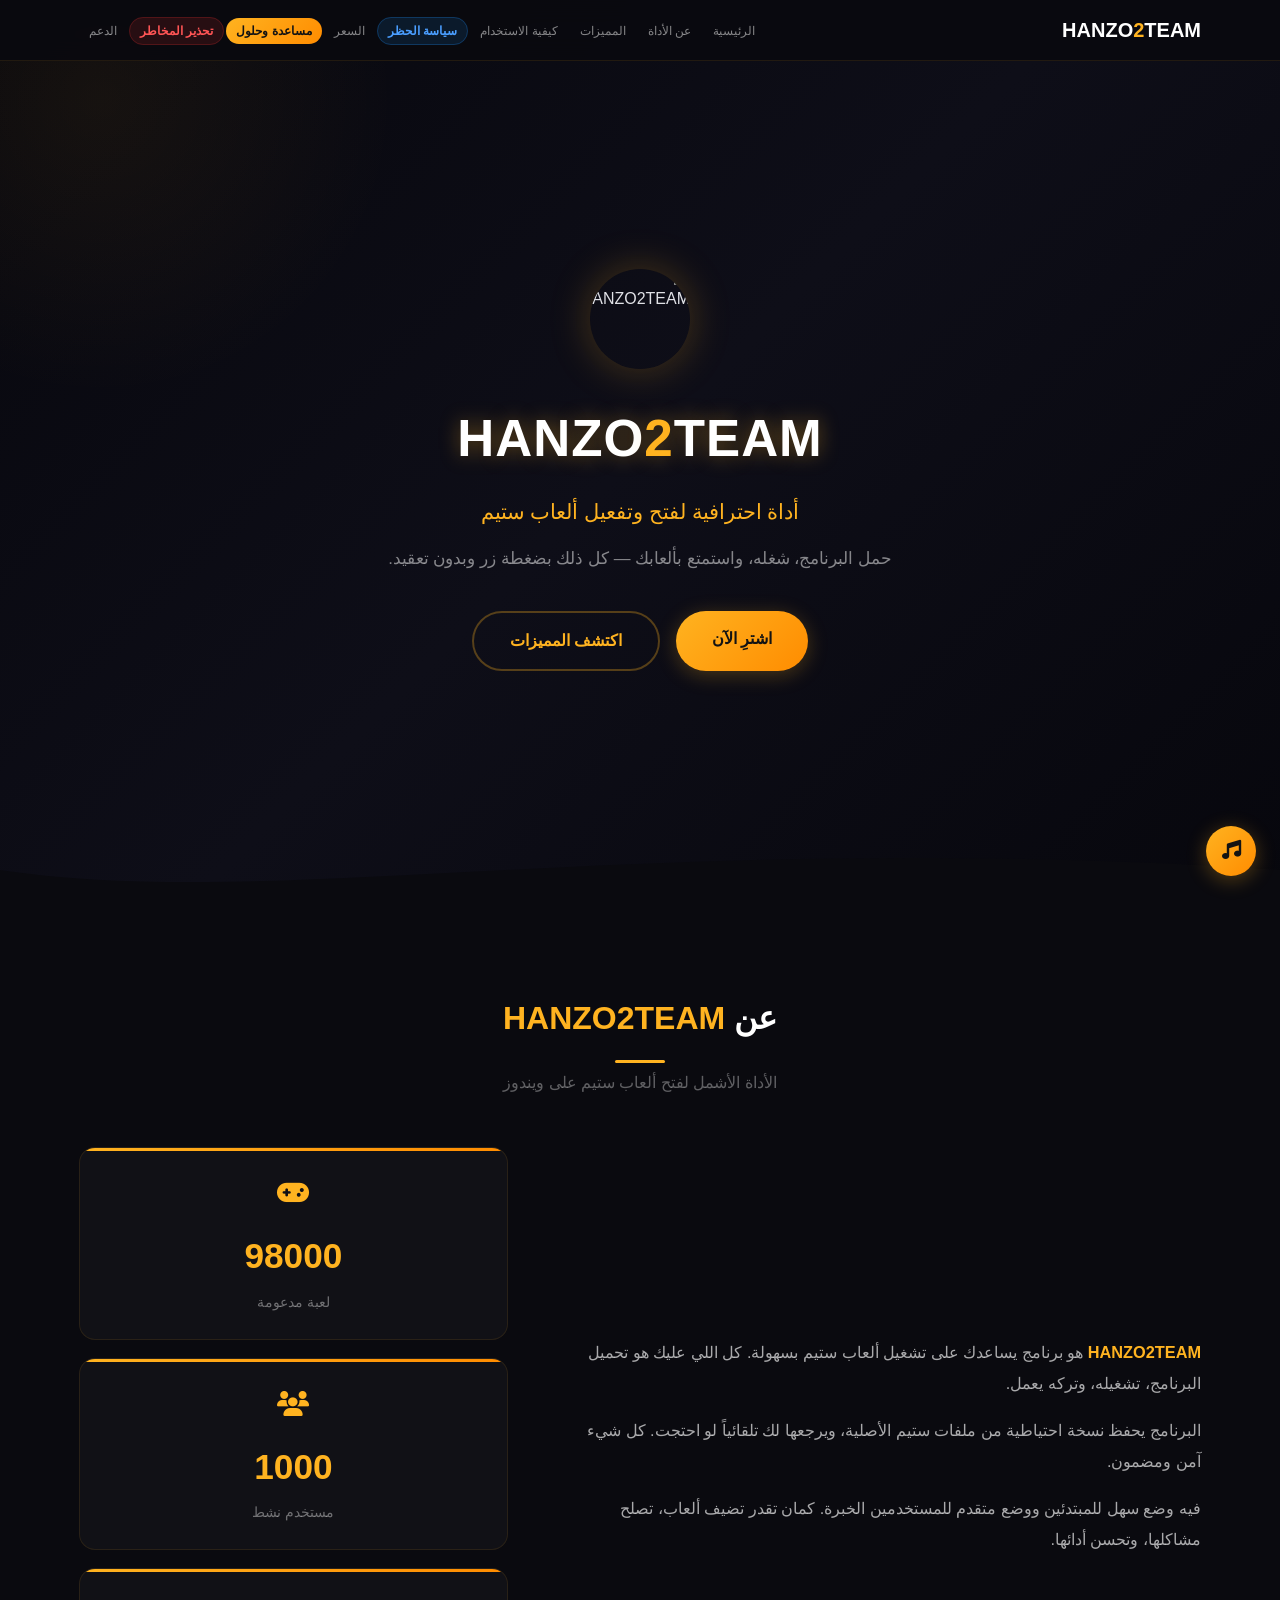
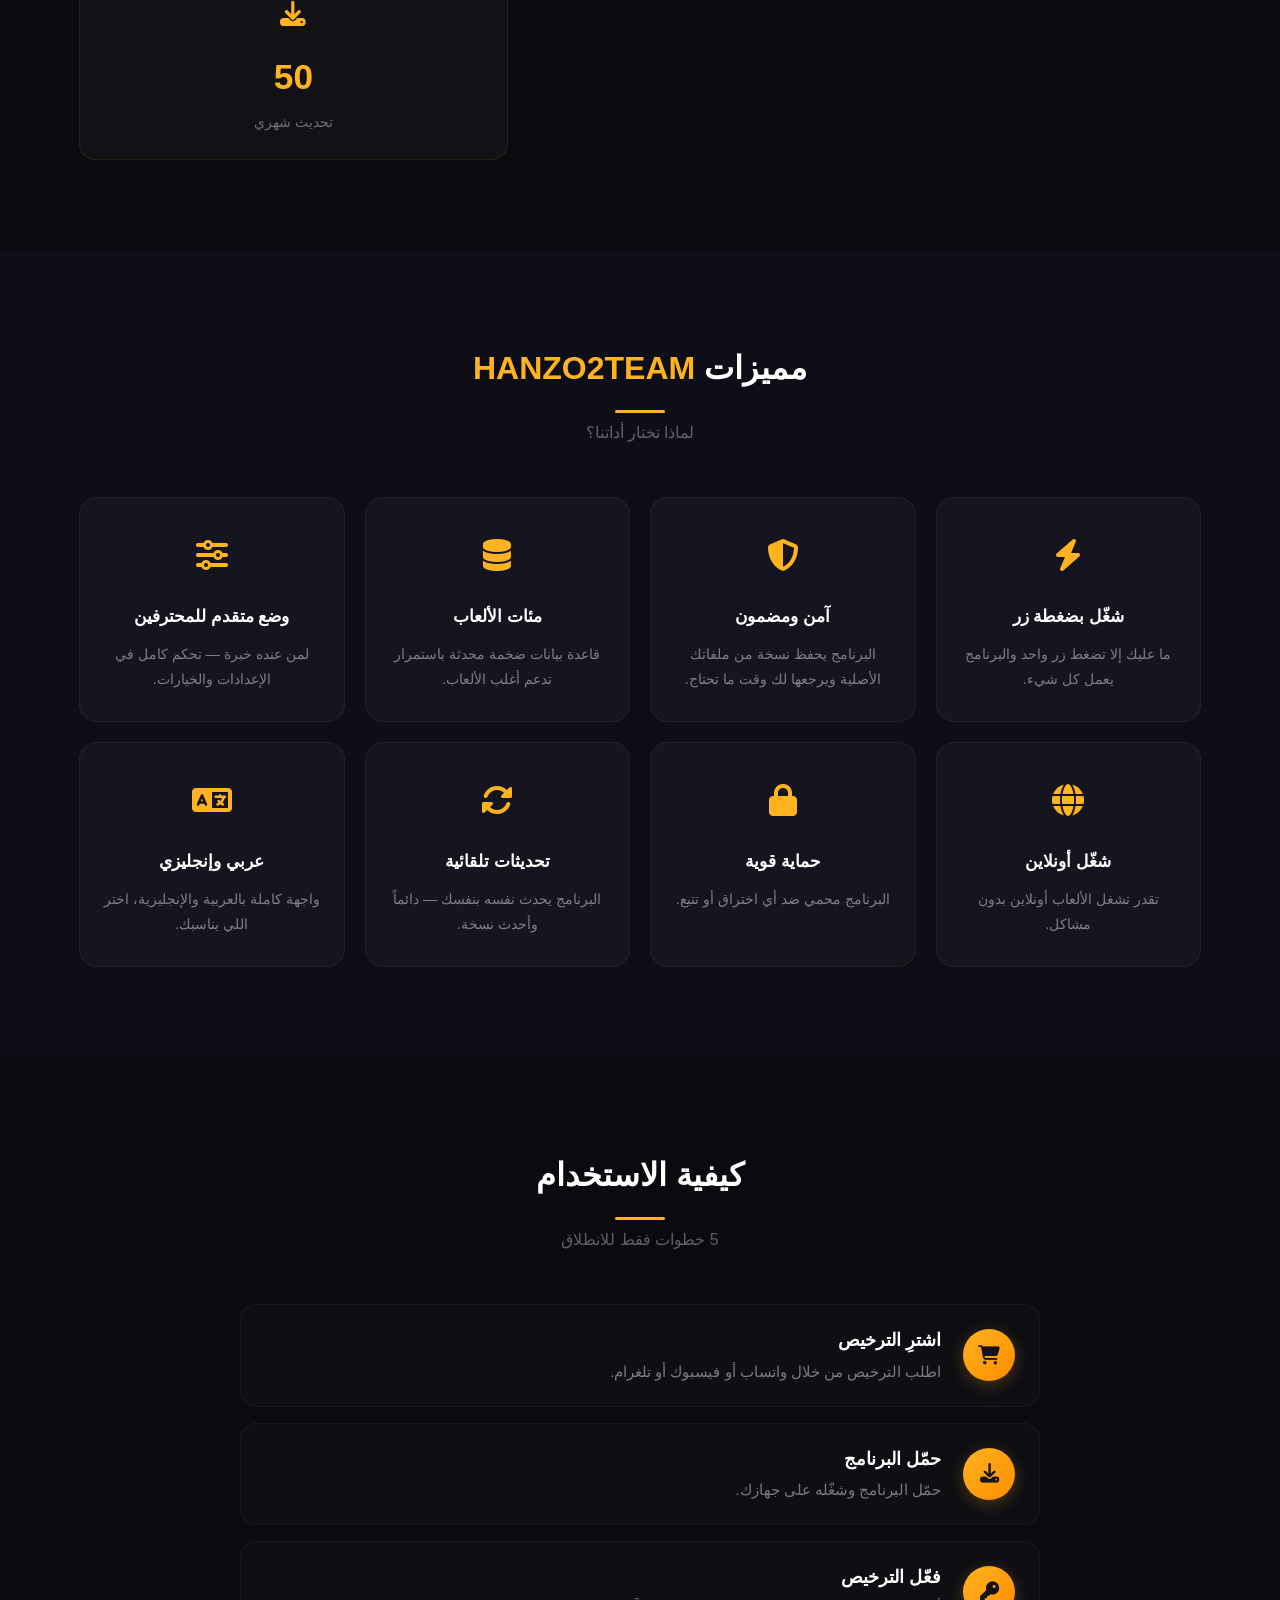
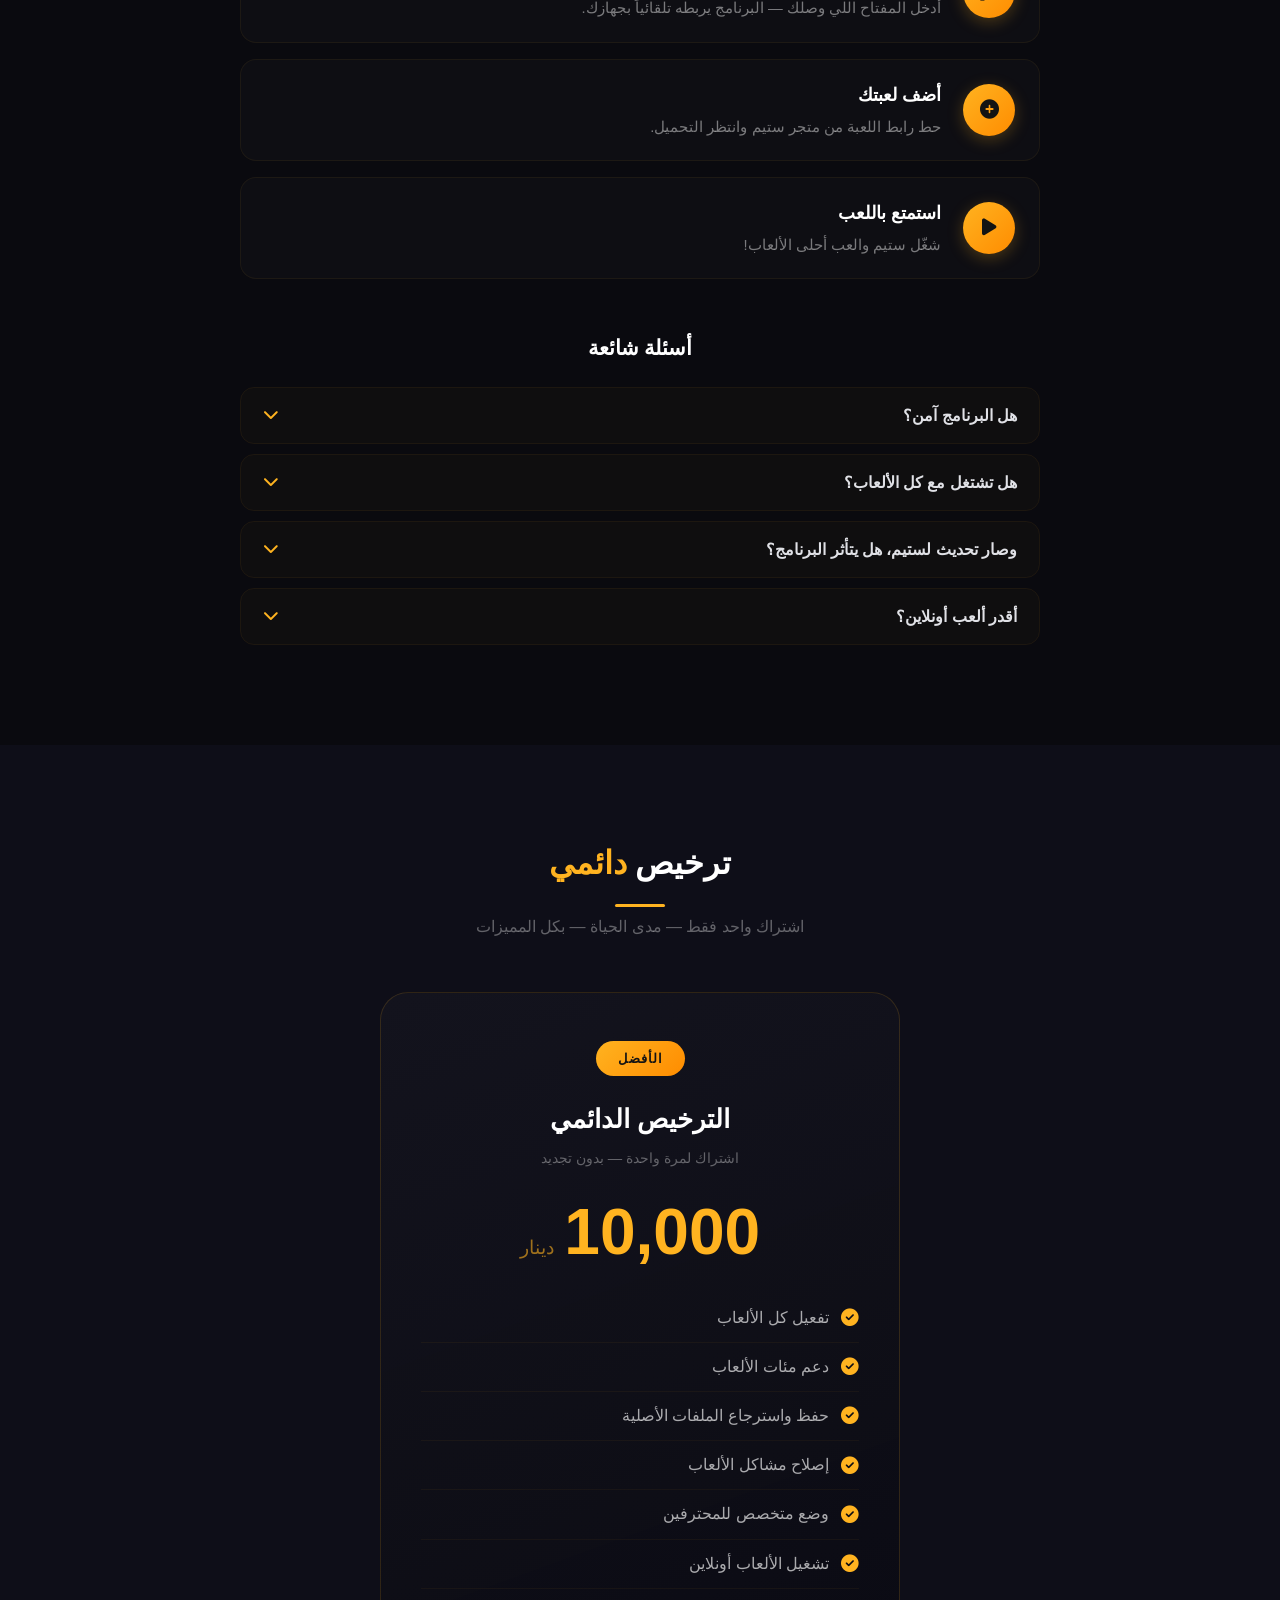
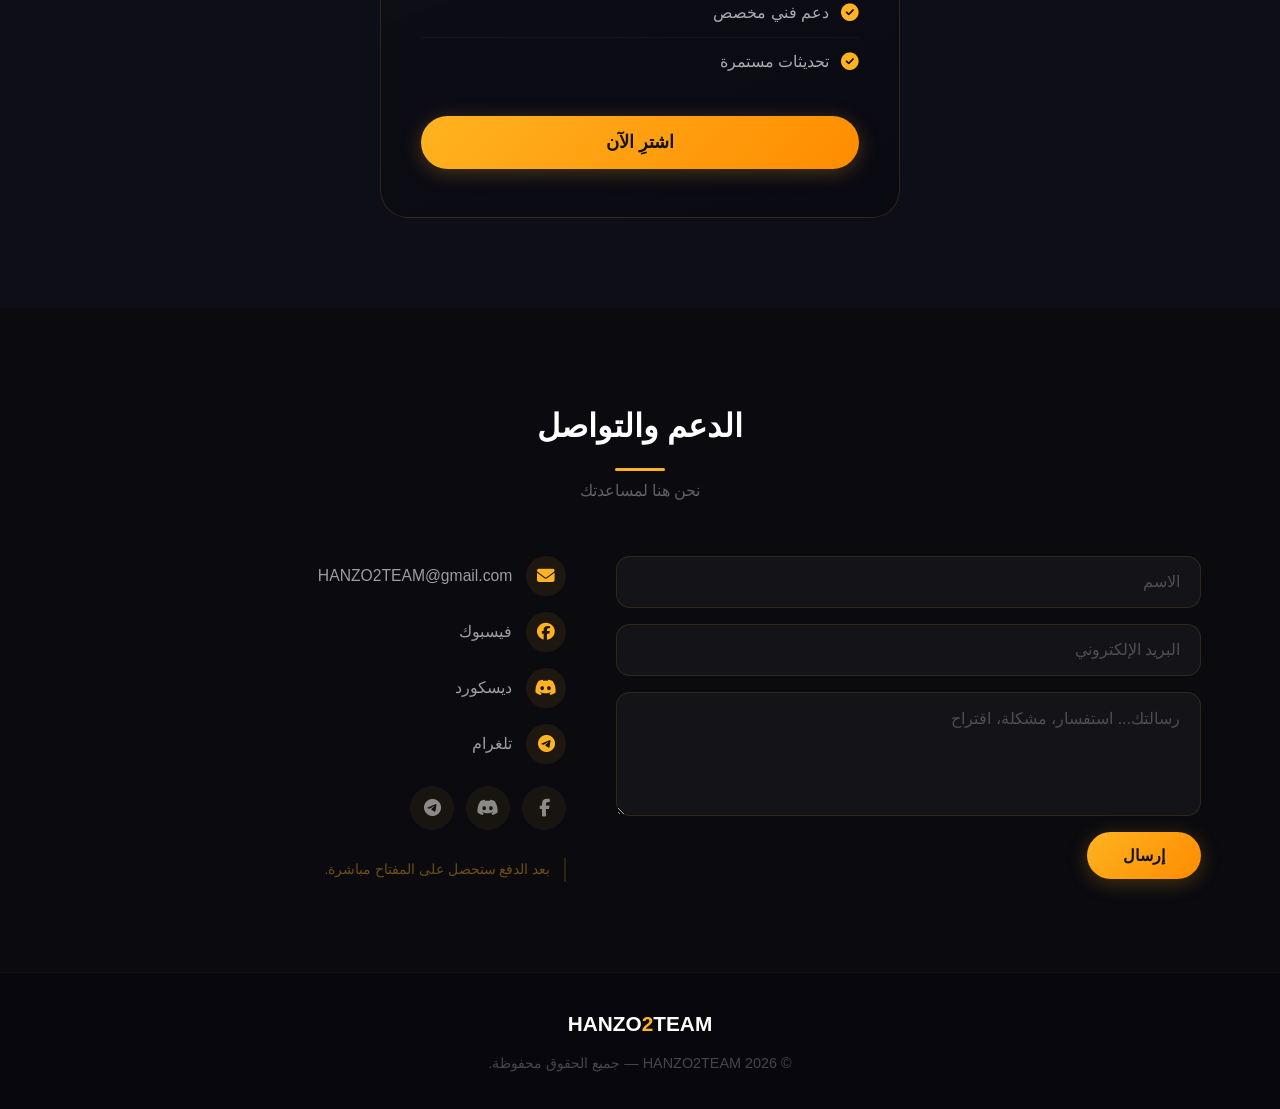
==== index.html @ 4cb4c6ea "Initial commit - HANZO2TEAM website" ====
<!DOCTYPE html>
<html lang="ar" dir="rtl">
<head>
  <meta charset="UTF-8">
  <meta name="viewport" content="width=device-width, initial-scale=1.0">
  <title>HANZO2TEAM – أداة فتح وتفعيل ألعاب ستيم</title>
  <link rel="stylesheet" href="style.css">
  <link rel="stylesheet" href="https://cdnjs.cloudflare.com/ajax/libs/font-awesome/6.5.0/css/all.min.css">
</head>
<body>

  <div id="radarOverlay">
    <div class="radar-wrap">
      <svg class="radar-svg" viewBox="0 0 280 280" xmlns="http://www.w3.org/2000/svg">
        <defs>
          <radialGradient id="radarGlow" cx="50%" cy="50%" r="50%">
            <stop offset="0%" stop-color="rgba(255,179,32,0.03)"/>
            <stop offset="100%" stop-color="rgba(255,179,32,0)"/>
          </radialGradient>
          <filter id="glow"><feGaussianBlur stdDeviation="2" result="blur"/><feMerge><feMergeNode in="blur"/><feMergeNode in="SourceGraphic"/></feMerge></filter>
        </defs>
        <!-- الخلفية -->
        <circle cx="140" cy="140" r="130" fill="#0a0a14" stroke="rgba(255,179,32,0.06)" stroke-width="1"/>
        <circle cx="140" cy="140" r="130" fill="url(#radarGlow)"/>
        <!-- دوائر الرادار -->
        <circle cx="140" cy="140" r="110" fill="none" stroke="rgba(255,179,32,0.06)" stroke-width="0.5"/>
        <circle cx="140" cy="140" r="80" fill="none" stroke="rgba(255,179,32,0.06)" stroke-width="0.5"/>
        <circle cx="140" cy="140" r="50" fill="none" stroke="rgba(255,179,32,0.06)" stroke-width="0.5"/>
        <circle cx="140" cy="140" r="20" fill="none" stroke="rgba(255,179,32,0.06)" stroke-width="0.5"/>
        <!-- خطوط الشبكة -->
        <line x1="140" y1="10" x2="140" y2="270" stroke="rgba(255,179,32,0.04)" stroke-width="0.5"/>
        <line x1="10" y1="140" x2="270" y2="140" stroke="rgba(255,179,32,0.04)" stroke-width="0.5"/>
        <line x1="48" y1="48" x2="232" y2="232" stroke="rgba(255,179,32,0.03)" stroke-width="0.5"/>
        <line x1="48" y1="232" x2="232" y2="48" stroke="rgba(255,179,32,0.03)" stroke-width="0.5"/>
        <!-- Sweep line (الدوران) -->
        <g>
          <animateTransform attributeName="transform" type="rotate" from="0 140 140" to="360 140 140" dur="3s" repeatCount="indefinite"/>
          <polygon points="140,140 140,12 180,12" fill="rgba(255,179,32,0.06)" stroke="none"/>
          <line x1="140" y1="140" x2="140" y2="12" stroke="#ffb320" stroke-width="1.5" opacity="0.7" filter="url(#glow)"/>
        </g>
        <!-- النقطة المركزية -->
        <circle cx="140" cy="140" r="4" fill="#ffb320" filter="url(#glow)"/>
        <!-- Blip: GAMES (الهدف الأول - أخضر/ذهبي) -->
        <g>
          <circle cx="220" cy="70" r="5" fill="#4caf50" opacity="0.9">
            <animate attributeName="opacity" dur="1.5s" repeatCount="indefinite" values="0.9;0.3;0.9"/>
          </circle>
          <!-- موجة من المركز ← لعبة -->
          <line x1="144" y1="140" x2="216" y2="73" stroke="#ffb320" stroke-width="1.2" opacity="0.6">
            <animate attributeName="opacity" dur="1.2s" repeatCount="indefinite" values="0.6;0.1;0.6"/>
          </line>
        </g>
        <!-- Blip: VIRUS (الهدف الثاني - أحمر) -->
        <g>
          <circle cx="80" cy="90" r="5" fill="#ff5555" opacity="0.9">
            <animate attributeName="opacity" dur="1.8s" repeatCount="indefinite" values="0.9;0.2;0.9"/>
          </circle>
          <!-- موجة غاضبة من المركز ← فيروس -->
          <line x1="140" y1="136" x2="83" y2="93" stroke="#ff5555" stroke-width="1.5" opacity="0.6">
            <animate attributeName="opacity" dur="0.6s" repeatCount="indefinite" values="0.6;0.1;0.6"/>
          </line>
        </g>
        <!-- Blip: WARNING (الهدف الثالث - ذهبي) -->
        <g>
          <circle cx="160" cy="210" r="5" fill="#ffb320" opacity="0.9">
            <animate attributeName="opacity" dur="2s" repeatCount="indefinite" values="0.9;0.3;0.9"/>
          </circle>
          <line x1="140" y1="144" x2="157" y2="207" stroke="#ffb320" stroke-width="1.2" opacity="0.6" stroke-dasharray="4,3">
            <animate attributeName="opacity" dur="1.5s" repeatCount="indefinite" values="0.6;0.1;0.6"/>
          </line>
        </g>
        <!-- نقطة صغيرة متحركة (ضوضاء رادار) -->
        <circle cx="50" cy="200" r="2" fill="rgba(255,179,32,0.3)">
          <animate attributeName="cx" dur="4s" repeatCount="indefinite" values="50;250;50"/>
          <animate attributeName="cy" dur="3s" repeatCount="indefinite" values="200;60;200"/>
          <animate attributeName="opacity" dur="2s" repeatCount="indefinite" values="0.3;0;0.3"/>
        </circle>
        <circle cx="200" cy="190" r="1.5" fill="rgba(255,179,32,0.2)">
          <animate attributeName="cx" dur="5s" repeatCount="indefinite" values="200;30;200"/>
          <animate attributeName="cy" dur="4s" repeatCount="indefinite" values="190;80;190"/>
          <animate attributeName="opacity" dur="3s" repeatCount="indefinite" values="0.2;0;0.2"/>
        </circle>
      </svg>
    </div>
  </div>

  <audio id="loadAudio" src="HanzoBoost.mp3" preload="auto"></audio>

  <script>
    (function(){
      var audio = document.getElementById('loadAudio');
      var p = audio.play();
      if (p !== undefined) p.catch(function(){});
      setTimeout(function(){
        var o = document.getElementById('radarOverlay');
        if (o) o.classList.add('fade-out');
      }, 4000);
      setTimeout(function(){
        var o = document.getElementById('radarOverlay');
        if (o) o.style.display = 'none';
      }, 4800);
    })();
  </script>

  <!-- ========== مشغل الصوت الخلفي ========== -->
  <audio id="bgMusic" loop preload="auto">
    <source src="HanzoBoost.mp3" type="audio/mpeg">
  </audio>
  <button class="music-toggle" id="musicToggle" title="كتم/تشغيل الصوت">
    <i class="fas fa-music"></i>
  </button>

  <!-- ========== شريط التنقل ========== -->
  <nav class="navbar" id="navbar">
    <div class="container nav-container">
      <a href="#" class="nav-logo">HANZO<span class="gold">2</span>TEAM</a>
      <button class="nav-toggle" id="navToggle" aria-label="فتح القائمة">
        <i class="fas fa-bars"></i>
      </button>
      <ul class="nav-menu" id="navMenu">
        <li><a href="#hero" class="nav-link">الرئيسية</a></li>
        <li><a href="#about" class="nav-link">عن الأداة</a></li>
        <li><a href="#features" class="nav-link">المميزات</a></li>
        <li><a href="#guide" class="nav-link">كيفية الاستخدام</a></li>
        <li><a href="policy.html" class="nav-link nav-policy">سياسة الحظر</a></li>
        <li><a href="#pricing" class="nav-link">السعر</a></li>
        <li><a href="help.html" class="nav-link nav-help">مساعدة وحلول</a></li>
        <li><a href="dangers.html" class="nav-link nav-danger">تحذير المخاطر</a></li>
        <li><a href="#contact" class="nav-link">الدعم</a></li>
      </ul>
    </div>
  </nav>

  <!-- ========== القسم الرئيسي ========== -->
  <section class="hero" id="hero">
    <div class="hero-glow"></div>
    <div class="hero-bg-video">
      <video autoplay loop muted playsinline>
        <source src="https://i.imgur.com/cNrs3wZ.mp4" type="video/mp4">
      </video>
    </div>
    <div class="container hero-content">
      <img src="1.png" alt="HANZO2TEAM" class="hero-logo-img">
      <h1 class="hero-title">HANZO<span class="gold">2</span>TEAM</h1>
      <p class="hero-subtitle">أداة احترافية لفتح وتفعيل ألعاب ستيم</p>
      <p class="hero-desc">حمل البرنامج، شغله، واستمتع بألعابك — كل ذلك بضغطة زر وبدون تعقيد.</p>
      <div class="hero-buttons">
        <a href="#pricing" class="btn btn-gold">اشترِ الآن</a>
        <a href="#features" class="btn btn-outline">اكتشف المميزات</a>
      </div>
    </div>
    <div class="hero-wave"><svg viewBox="0 0 1440 100" preserveAspectRatio="none"><path d="M0,50 C320,120 720,-20 1440,50 L1440,100 L0,100 Z" fill="#0a0a0f"/></svg></div>
  </section>

  <!-- ========== قسم عن الأداة ========== -->
  <section class="section about" id="about">
    <div class="container">
      <h2 class="section-title">عن <span class="gold">HANZO2TEAM</span></h2>
      <p class="section-subtitle">الأداة الأشمل لفتح ألعاب ستيم على ويندوز</p>
      <div class="about-grid">
        <div class="about-text">
          <p><strong>HANZO2TEAM</strong> هو برنامج يساعدك على تشغيل ألعاب ستيم بسهولة. كل اللي عليك هو تحميل البرنامج، تشغيله، وتركه يعمل.</p>
          <p>البرنامج يحفظ نسخة احتياطية من ملفات ستيم الأصلية، ويرجعها لك تلقائياً لو احتجت. كل شيء آمن ومضمون.</p>
          <p>فيه وضع سهل للمبتدئين ووضع متقدم للمستخدمين الخبرة. كمان تقدر تضيف ألعاب، تصلح مشاكلها، وتحسن أدائها.</p>
        </div>
        <div class="about-stats">
          <div class="stat-card">
            <div class="stat-icon"><i class="fas fa-gamepad"></i></div>
            <span class="stat-number" data-target="98000">0</span>
            <span class="stat-label">لعبة مدعومة</span>
          </div>
          <div class="stat-card">
            <div class="stat-icon"><i class="fas fa-users"></i></div>
            <span class="stat-number" data-target="1000">0</span>
            <span class="stat-label">مستخدم نشط</span>
          </div>
          <div class="stat-card">
            <div class="stat-icon"><i class="fas fa-download"></i></div>
            <span class="stat-number" data-target="50">0</span>
            <span class="stat-label">تحديث شهري</span>
          </div>
        </div>
      </div>
    </div>
  </section>

  <!-- ========== قسم المميزات ========== -->
  <section class="section features" id="features">
    <div class="container">
      <h2 class="section-title">مميزات <span class="gold">HANZO2TEAM</span></h2>
      <p class="section-subtitle">لماذا تختار أداتنا؟</p>
      <div class="features-grid">
        <div class="feature-card">
          <div class="feature-icon"><i class="fas fa-bolt"></i></div>
          <h3>شغّل بضغطة زر</h3>
          <p>ما عليك إلا تضغط زر واحد والبرنامج يعمل كل شيء.</p>
        </div>
        <div class="feature-card">
          <div class="feature-icon"><i class="fas fa-shield-alt"></i></div>
          <h3>آمن ومضمون</h3>
          <p>البرنامج يحفظ نسخة من ملفاتك الأصلية ويرجعها لك وقت ما تحتاج.</p>
        </div>
        <div class="feature-card">
          <div class="feature-icon"><i class="fas fa-database"></i></div>
          <h3>مئات الألعاب</h3>
          <p>قاعدة بيانات ضخمة محدثة باستمرار تدعم أغلب الألعاب.</p>
        </div>
        <div class="feature-card">
          <div class="feature-icon"><i class="fas fa-sliders-h"></i></div>
          <h3>وضع متقدم للمحترفين</h3>
          <p>لمن عنده خبرة — تحكم كامل في الإعدادات والخيارات.</p>
        </div>
        <div class="feature-card">
          <div class="feature-icon"><i class="fas fa-globe"></i></div>
          <h3>شغّل أونلاين</h3>
          <p>تقدر تشغل الألعاب أونلاين بدون مشاكل.</p>
        </div>
        <div class="feature-card">
          <div class="feature-icon"><i class="fas fa-lock"></i></div>
          <h3>حماية قوية</h3>
          <p>البرنامج محمي ضد أي اختراق أو تتبع.</p>
        </div>
        <div class="feature-card">
          <div class="feature-icon"><i class="fas fa-sync-alt"></i></div>
          <h3>تحديثات تلقائية</h3>
          <p>البرنامج يحدث نفسه بنفسك — دائماً وأحدث نسخة.</p>
        </div>
        <div class="feature-card">
          <div class="feature-icon"><i class="fas fa-language"></i></div>
          <h3>عربي وإنجليزي</h3>
          <p>واجهة كاملة بالعربية والإنجليزية، اختر اللي يناسبك.</p>
        </div>
      </div>
    </div>
  </section>

  <!-- ========== قسم كيفية الاستخدام ========== -->
  <section class="section guide" id="guide">
    <div class="container">
      <h2 class="section-title">كيفية الاستخدام</h2>
      <p class="section-subtitle">5 خطوات فقط للانطلاق</p>
      <div class="guide-steps">
        <div class="guide-step">
          <div class="step-number"><i class="fas fa-shopping-cart"></i></div>
          <div class="step-content">
            <h3>اشترِ الترخيص</h3>
            <p>اطلب الترخيص من خلال واتساب أو فيسبوك أو تلغرام.</p>
          </div>
        </div>
        <div class="guide-step">
          <div class="step-number"><i class="fas fa-download"></i></div>
          <div class="step-content">
            <h3>حمّل البرنامج</h3>
            <p>حمّل البرنامج وشغّله على جهازك.</p>
          </div>
        </div>
        <div class="guide-step">
          <div class="step-number"><i class="fas fa-key"></i></div>
          <div class="step-content">
            <h3>فعّل الترخيص</h3>
            <p>أدخل المفتاح اللي وصلك — البرنامج يربطه تلقائياً بجهازك.</p>
          </div>
        </div>
        <div class="guide-step">
          <div class="step-number"><i class="fas fa-plus-circle"></i></div>
          <div class="step-content">
            <h3>أضف لعبتك</h3>
            <p>حط رابط اللعبة من متجر ستيم وانتظر التحميل.</p>
          </div>
        </div>
        <div class="guide-step">
          <div class="step-number"><i class="fas fa-play"></i></div>
          <div class="step-content">
            <h3>استمتع باللعب</h3>
            <p>شغّل ستيم والعب أحلى الألعاب!</p>
          </div>
        </div>
      </div>

      <!-- Accordion: أسئلة شائعة -->
      <h3 class="accordion-title">أسئلة شائعة</h3>
      <div class="accordion">
        <div class="accordion-item">
          <button class="accordion-header">هل البرنامج آمن؟ <i class="fas fa-chevron-down"></i></button>
          <div class="accordion-body"><p>نعم. البرنامج يحفظ نسخة من ملفات ستيم الأصلية ويرجعها لك لو احتجت. كل شيء مضمون.</p></div>
        </div>
        <div class="accordion-item">
          <button class="accordion-header">هل تشتغل مع كل الألعاب؟ <i class="fas fa-chevron-down"></i></button>
          <div class="accordion-body"><p>البرنامج يدعم مئات الألعاب وفيه تحديثات باستمرار. بعض الألعاب تحتاج ملفات زيادة، والبرنامج يوفرها لك.</p></div>
        </div>
        <div class="accordion-item">
          <button class="accordion-header">وصار تحديث لستيم، هل يتأثر البرنامج؟ <i class="fas fa-chevron-down"></i></button>
          <div class="accordion-body"><p>لا تقلق. البرنامج يرجع الملفات الأصلية تلقائياً قبل تحديث ستيم، وبعدها تقدر تشغله مرة أخرى بنقرة زر.</p></div>
        </div>
        <div class="accordion-item">
          <button class="accordion-header">أقدر ألعب أونلاين؟ <i class="fas fa-chevron-down"></i></button>
          <div class="accordion-body"><p>أيوه. تقدر تشغل الألعاب أونلاين. البرنامج يكتشف الألعاب المثبتة ويدير كل شيء.</p></div>
        </div>
      </div>
    </div>
  </section>

  <!-- ========== جدول الباقات ========== -->
  <section class="section pricing" id="pricing">
    <div class="container">
      <h2 class="section-title">ترخيص <span class="gold">دائمي</span></h2>
      <p class="section-subtitle">اشتراك واحد فقط — مدى الحياة — بكل المميزات</p>
      <div class="pricing-card">
        <div class="pricing-badge">الأفضل</div>
        <div class="pricing-header">
          <h3>الترخيص الدائمي</h3>
          <p class="pricing-sub">اشتراك لمرة واحدة — بدون تجديد</p>
        </div>
        <div class="pricing-price">
          <span class="price">10,000</span>
          <span class="currency">دينار</span>
        </div>
        <ul class="pricing-features">
          <li><i class="fas fa-check-circle"></i> تفعيل كل الألعاب</li>
          <li><i class="fas fa-check-circle"></i> دعم مئات الألعاب</li>
          <li><i class="fas fa-check-circle"></i> حفظ واسترجاع الملفات الأصلية</li>
          <li><i class="fas fa-check-circle"></i> إصلاح مشاكل الألعاب</li>
          <li><i class="fas fa-check-circle"></i> وضع متخصص للمحترفين</li>
          <li><i class="fas fa-check-circle"></i> تشغيل الألعاب أونلاين</li>
          <li><i class="fas fa-check-circle"></i> دعم فني مخصص</li>
          <li><i class="fas fa-check-circle"></i> تحديثات مستمرة</li>
        </ul>
        <button class="btn btn-gold pricing-btn" id="buyBtn">اشترِ الآن</button>
      </div>
    </div>
  </section>

  <!-- ========== نافذة عرض ترويجي ========== -->
  <div class="promo-overlay" id="promoModal">
    <div class="promo-box">
      <button class="promo-close" id="promoClose"><i class="fas fa-times"></i></button>
      <div class="promo-icon" id="promoIcon"><i class="fas fa-fire"></i></div>
      <h3 class="promo-title" id="promoTitle">70$ للعبة واحدة؟! مو هواية؟</h3>
      <p class="promo-desc" id="promoDesc">نص</p>
      <div class="promo-timer" id="promoTimer"></div>
      <button class="btn btn-gold promo-btn" id="promoBuyBtn">اطلب التفعيل الفوري</button>
    </div>
  </div>

  <!-- ========== نافذة الدفع ========== -->
  <div class="modal-overlay" id="buyModal">
    <div class="modal-box">
      <button class="modal-close" id="modalClose"><i class="fas fa-times"></i></button>
      <div class="modal-icon"><i class="fas fa-shopping-cart"></i></div>
      <h3 class="modal-title">تواصل مع أحد القنوات للشراء</h3>
      <p class="modal-desc">اختر القناة التي تناسبك للتواصل وإتمام عملية الشراء</p>
      <div class="modal-channels">
        <a href="https://wa.me/9647828525213" target="_blank" class="channel-btn whatsapp">
          <i class="fab fa-whatsapp"></i> واتساب
        </a>
        <a href="https://www.facebook.com/profile.php?id=61591160105423" target="_blank" class="channel-btn facebook">
          <i class="fab fa-facebook-f"></i> فيسبوك
        </a>
        <a href="https://t.me/Hanzo_2team" target="_blank" class="channel-btn telegram">
          <i class="fab fa-telegram-plane"></i> تلغرام
        </a>
      </div>
    </div>
  </div>

  <!-- ========== قسم الدعم والتواصل ========== -->
  <section class="section contact" id="contact">
    <div class="container">
      <h2 class="section-title">الدعم والتواصل</h2>
      <p class="section-subtitle">نحن هنا لمساعدتك</p>
      <div class="contact-grid">
        <form class="contact-form" id="contactForm">
          <input type="text" placeholder="الاسم" required>
          <input type="email" placeholder="البريد الإلكتروني" required>
          <textarea rows="5" placeholder="رسالتك... استفسار، مشكلة، اقتراح" required></textarea>
          <button type="submit" class="btn btn-gold">إرسال</button>
        </form>
        <div class="contact-info">
          <div class="info-item"><i class="fas fa-envelope"></i> HANZO2TEAM@gmail.com</div>
          <div class="info-item"><i class="fab fa-facebook"></i> <a href="https://www.facebook.com/profile.php?id=61591160105423" target="_blank" class="contact-link">فيسبوك</a></div>
          <div class="info-item"><i class="fab fa-discord"></i> <a href="https://discord.gg/ZWuAcgcBXJ" target="_blank" class="contact-link">ديسكورد</a></div>
          <div class="info-item"><i class="fab fa-telegram-plane"></i> <a href="https://t.me/HANZO2TEAM_C" target="_blank" class="contact-link">تلغرام</a></div>
          <div class="social-links">
            <a href="https://www.facebook.com/profile.php?id=61591160105423" target="_blank" class="social-link" title="فيسبوك"><i class="fab fa-facebook-f"></i></a>
            <a href="https://discord.gg/ZWuAcgcBXJ" target="_blank" class="social-link" title="ديسكورد"><i class="fab fa-discord"></i></a>
            <a href="https://t.me/HANZO2TEAM_C" target="_blank" class="social-link" title="تلغرام"><i class="fab fa-telegram-plane"></i></a>
          </div>
          <p class="contact-note">بعد الدفع ستحصل على المفتاح مباشرة.</p>
        </div>
      </div>
    </div>
  </section>

  <!-- ========== التذييل ========== -->
  <footer class="footer">
    <div class="container footer-content">
      <div class="footer-logo">HANZO<span class="gold">2</span>TEAM</div>
      <p>&copy; 2026 HANZO2TEAM — جميع الحقوق محفوظة.</p>
    </div>
  </footer>

  <script src="script.js"></script>
</body>
</html>
---- style.css ----
/* ====== إعدادات عامة ====== */
* {
  margin: 0;
  padding: 0;
  box-sizing: border-box;
}

html {
  scroll-behavior: smooth;
}

body {
  font-family: 'Segoe UI', Tahoma, Arial, sans-serif;
  background: #0a0a0f;
  color: #e0e1e6;
  line-height: 1.8;
  direction: rtl;
  text-align: right;
}

.container {
  width: 90%;
  max-width: 1200px;
  margin: 0 auto;
  padding: 0 15px;
}

.gold {
  color: #ffb320;
}

/* ====== زر الموسيقى ====== */
.music-toggle {
  position: fixed;
  bottom: 24px;
  right: 24px;
  z-index: 9998;
  width: 50px;
  height: 50px;
  border-radius: 50%;
  background: linear-gradient(135deg, #ffb320, #ff8c00);
  color: #131313;
  border: none;
  font-size: 1.2rem;
  cursor: pointer;
  box-shadow: 0 4px 20px rgba(255, 179, 32, 0.3);
  transition: all 0.3s ease;
  display: flex;
  align-items: center;
  justify-content: center;
}

.music-toggle:hover {
  transform: scale(1.1);
  box-shadow: 0 6px 30px rgba(255, 179, 32, 0.5);
}

.music-toggle.muted {
  background: rgba(255, 255, 255, 0.1);
  color: rgba(255, 255, 255, 0.4);
  box-shadow: none;
}

.music-toggle.muted:hover {
  background: rgba(255, 255, 255, 0.15);
}

@keyframes musicPulse {
  0%, 100% { box-shadow: 0 4px 20px rgba(255, 179, 32, 0.3); }
  50% { box-shadow: 0 4px 30px rgba(255, 179, 32, 0.6); }
}

.music-toggle:not(.muted) {
  animation: musicPulse 2s ease-in-out infinite;
}

/* ====== أزرار ====== */
.btn {
  display: inline-block;
  padding: 14px 36px;
  border-radius: 50px;
  text-decoration: none;
  font-weight: 700;
  font-size: 1rem;
  transition: all 0.3s ease;
  border: none;
  cursor: pointer;
}

.btn-gold {
  background: linear-gradient(135deg, #ffb320, #ff8c00);
  color: #131313;
  box-shadow: 0 4px 20px rgba(255, 179, 32, 0.25);
}

.btn-gold:hover {
  transform: translateY(-3px);
  box-shadow: 0 8px 30px rgba(255, 179, 32, 0.45);
}

.btn-outline {
  background: transparent;
  color: #ffb320;
  border: 2px solid rgba(255, 179, 32, 0.3);
}

.btn-outline:hover {
  background: rgba(255, 179, 32, 0.1);
  border-color: #ffb320;
  transform: translateY(-3px);
}

/* ====== شريط التنقل ====== */
.navbar {
  position: fixed;
  top: 0;
  width: 100%;
  background: rgba(10, 10, 15, 0.95);
  backdrop-filter: blur(12px);
  border-bottom: 1px solid rgba(255, 179, 32, 0.1);
  z-index: 1000;
  transition: background 0.3s;
}

.nav-container {
  display: flex;
  align-items: center;
  justify-content: space-between;
  height: 60px;
  gap: 4px;
}

.nav-logo {
  font-size: 1.25rem;
  font-weight: 800;
  color: #fff;
  text-decoration: none;
  letter-spacing: 0;
  flex-shrink: 0;
}

.nav-menu {
  display: flex;
  list-style: none;
  gap: 2px;
}

.nav-link {
  color: rgba(255, 255, 255, 0.5);
  text-decoration: none;
  padding: 6px 10px;
  border-radius: 30px;
  font-size: 0.78rem;
  font-weight: 500;
  transition: all 0.3s;
  white-space: nowrap;
}

.nav-link:hover {
  color: #ffb320;
  background: rgba(255, 179, 32, 0.08);
}

.nav-help {
  background: linear-gradient(135deg, #ffb320, #ff8c00);
  color: #131313 !important;
  font-weight: 700;
}

.nav-help:hover {
  background: linear-gradient(135deg, #ffc44d, #ff9f20) !important;
  color: #131313 !important;
  transform: scale(1.05);
}

.nav-danger {
  background: rgba(255, 50, 50, 0.12);
  color: #ff5555 !important;
  font-weight: 700;
  border: 1px solid rgba(255, 50, 50, 0.2);
}

.nav-policy {
  background: rgba(30, 144, 255, 0.12);
  color: #4a9eff !important;
  font-weight: 700;
  border: 1px solid rgba(30, 144, 255, 0.25);
}

.nav-policy:hover {
  background: rgba(30, 144, 255, 0.22) !important;
  color: #6db8ff !important;
}

.nav-danger:hover {
  background: rgba(255, 50, 50, 0.2) !important;
  color: #ff7777 !important;
}

.nav-toggle {
  display: none;
  background: none;
  border: none;
  color: #ffb320;
  font-size: 1.5rem;
  cursor: pointer;
}

/* ====== جسيمات وفيجوالايزر ====== */
#particlesCanvas {
  position: fixed;
  top: 0;
  left: 0;
  width: 100%;
  height: 100%;
  pointer-events: none;
  z-index: 0;
}

#visualizerCanvas {
  position: absolute;
  bottom: 60px;
  left: 0;
  width: 100%;
  height: 80px;
  z-index: 1;
  pointer-events: none;
  opacity: 0.7;
}

/* ====== القسم الرئيسي ====== */
.hero {
  min-height: 100vh;
  display: flex;
  align-items: center;
  justify-content: center;
  text-align: center;
  position: relative;
  padding: 120px 0 80px;
  background: linear-gradient(135deg, #07070d 0%, #0e0e18 50%, #07070d 100%);
  overflow: hidden;
}

.hero-glow {
  position: absolute;
  width: 600px;
  height: 600px;
  background: radial-gradient(circle, rgba(255, 179, 32, 0.06) 0%, transparent 70%);
  top: -200px;
  left: -200px;
  pointer-events: none;
}

.hero-content {
  position: relative;
  z-index: 2;
}

.hero-logo-img {
  width: 100px;
  height: 100px;
  margin: 0 auto 24px;
  border-radius: 50%;
  object-fit: cover;
  display: block;
  box-shadow: 0 0 40px rgba(255, 179, 32, 0.25);
  animation: logoPulse 2s ease-in-out infinite;
}

@keyframes logoPulse {
  0%, 100% { box-shadow: 0 0 40px rgba(255, 179, 32, 0.25); }
  50% { box-shadow: 0 0 70px rgba(255, 179, 32, 0.45); }
}

.hero-bg-video {
  position: absolute;
  top: 0;
  left: 0;
  width: 100%;
  height: 100%;
  overflow: hidden;
  z-index: 0;
  opacity: 0.4;
}

.hero-bg-video video {
  width: 100%;
  height: 100%;
  object-fit: cover;
}

.hero-title {
  font-size: 3.2rem;
  font-weight: 800;
  color: #fff;
  margin-bottom: 8px;
  letter-spacing: 1px;
}

.hero-subtitle {
  font-size: 1.3rem;
  color: #ffb320;
  margin-bottom: 14px;
  font-weight: 500;
}

.hero-desc {
  font-size: 1.05rem;
  color: rgba(255, 255, 255, 0.5);
  max-width: 650px;
  margin: 0 auto 36px;
}

.hero-buttons {
  display: flex;
  gap: 16px;
  justify-content: center;
  flex-wrap: wrap;
}

.hero-wave {
  position: absolute;
  bottom: 0;
  left: 0;
  width: 100%;
  line-height: 0;
}

.hero-wave svg {
  display: block;
  width: 100%;
  height: 60px;
}

/* ====== عناوين الأقسام ====== */
.section {
  padding: 90px 0;
}

.section-title {
  font-size: 2rem;
  font-weight: 700;
  color: #fff;
  text-align: center;
  margin-bottom: 6px;
  position: relative;
}

.section-title::after {
  content: '';
  display: block;
  width: 50px;
  height: 3px;
  background: #ffb320;
  margin: 12px auto 0;
  border-radius: 2px;
}

.section-subtitle {
  text-align: center;
  color: rgba(255, 255, 255, 0.35);
  font-size: 1rem;
  margin-bottom: 50px;
}

/* ====== قسم عن الأداة ====== */
.about {
  background: #0a0a0f;
}

.about-grid {
  display: grid;
  grid-template-columns: 1.5fr 1fr;
  gap: 50px;
  align-items: center;
}

.about-text p {
  margin-bottom: 16px;
  font-size: 1.02rem;
  color: rgba(255, 255, 255, 0.65);
  line-height: 1.9;
}

.about-text strong {
  color: #ffb320;
}

.about-stats {
  display: flex;
  flex-direction: column;
  gap: 18px;
}

.stat-card {
  background: rgba(255, 255, 255, 0.03);
  border: 1px solid rgba(255, 179, 32, 0.1);
  border-radius: 16px;
  padding: 22px 25px;
  text-align: center;
  transition: all 0.3s;
  position: relative;
  overflow: hidden;
}

.stat-card::before {
  content: '';
  position: absolute;
  top: 0;
  left: 0;
  right: 0;
  height: 3px;
  background: linear-gradient(90deg, #ffb320, #ff8c00);
}

.stat-card:hover {
  transform: translateX(-5px);
  border-color: rgba(255, 179, 32, 0.3);
  box-shadow: 0 8px 30px rgba(0, 0, 0, 0.3);
}

.stat-icon {
  font-size: 1.6rem;
  color: #ffb320;
  margin-bottom: 8px;
}

.stat-number {
  display: block;
  font-size: 2.2rem;
  font-weight: 800;
  color: #ffb320;
}

.stat-label {
  font-size: 0.9rem;
  color: rgba(255, 255, 255, 0.4);
  margin-top: 4px;
}

/* ====== قسم المميزات ====== */
.features {
  background: #0e0e18;
}

.features-grid {
  display: grid;
  grid-template-columns: repeat(4, 1fr);
  gap: 20px;
}

.feature-card {
  background: rgba(255, 255, 255, 0.03);
  border: 1px solid rgba(255, 179, 32, 0.08);
  border-radius: 18px;
  padding: 30px 22px;
  text-align: center;
  transition: all 0.4s ease;
  position: relative;
  overflow: hidden;
}

.feature-card::after {
  content: '';
  position: absolute;
  bottom: 0;
  left: 0;
  right: 0;
  height: 2px;
  background: linear-gradient(90deg, transparent, #ffb320, transparent);
  transform: scaleX(0);
  transition: transform 0.4s ease;
}

.feature-card:hover::after {
  transform: scaleX(1);
}

.feature-card:hover {
  transform: translateY(-8px);
  border-color: rgba(255, 179, 32, 0.2);
  box-shadow: 0 16px 40px rgba(0, 0, 0, 0.4);
}

.feature-icon {
  font-size: 2rem;
  color: #ffb320;
  margin-bottom: 16px;
}

.feature-card h3 {
  color: #fff;
  font-size: 1.05rem;
  margin-bottom: 10px;
}

.feature-card p {
  color: rgba(255, 255, 255, 0.45);
  font-size: 0.9rem;
  line-height: 1.7;
}

/* ====== قسم كيفية الاستخدام ====== */
.guide {
  background: #0a0a0f;
}

.guide-steps {
  display: flex;
  flex-direction: column;
  gap: 16px;
  max-width: 800px;
  margin: 0 auto 50px;
}

.guide-step {
  display: flex;
  align-items: center;
  gap: 22px;
  background: rgba(255, 255, 255, 0.02);
  border: 1px solid rgba(255, 179, 32, 0.06);
  border-radius: 16px;
  padding: 20px 24px;
  transition: all 0.3s;
}

.guide-step:hover {
  border-color: rgba(255, 179, 32, 0.2);
  transform: translateX(-6px);
  background: rgba(255, 179, 32, 0.03);
}

.step-number {
  min-width: 52px;
  height: 52px;
  background: linear-gradient(135deg, #ffb320, #ff8c00);
  color: #131313;
  font-size: 1.2rem;
  display: flex;
  align-items: center;
  justify-content: center;
  border-radius: 50%;
  flex-shrink: 0;
  box-shadow: 0 4px 16px rgba(255, 179, 32, 0.25);
}

.step-content h3 {
  color: #fff;
  font-size: 1.1rem;
  margin-bottom: 2px;
}

.step-content p {
  color: rgba(255, 255, 255, 0.45);
  font-size: 0.92rem;
}

/* ====== Accordion ====== */
.accordion-title {
  text-align: center;
  color: #fff;
  font-size: 1.3rem;
  margin-bottom: 20px;
}

.accordion {
  max-width: 800px;
  margin: 0 auto;
}

.accordion-item {
  border: 1px solid rgba(255, 179, 32, 0.08);
  border-radius: 14px;
  margin-bottom: 10px;
  overflow: hidden;
  transition: border-color 0.3s;
}

.accordion-item:hover {
  border-color: rgba(255, 179, 32, 0.2);
}

.accordion-header {
  width: 100%;
  background: rgba(255, 179, 32, 0.02);
  color: #e0e1e6;
  padding: 18px 22px;
  text-align: right;
  border: none;
  font-size: 0.98rem;
  font-weight: 600;
  cursor: pointer;
  display: flex;
  align-items: center;
  justify-content: space-between;
  transition: background 0.3s;
}

.accordion-header:hover {
  background: rgba(255, 179, 32, 0.06);
}

.accordion-header i {
  transition: transform 0.3s;
  color: #ffb320;
}

.accordion-item.active .accordion-header i {
  transform: rotate(180deg);
}

.accordion-body {
  max-height: 0;
  overflow: hidden;
  transition: max-height 0.4s ease, padding 0.3s;
}

.accordion-item.active .accordion-body {
  max-height: 220px;
  padding: 0 22px 18px;
}

.accordion-body p {
  color: rgba(255, 255, 255, 0.5);
  font-size: 0.92rem;
  line-height: 1.8;
}

/* ====== بطاقة الترخيص الدائمي ====== */
.pricing {
  background: #0e0e18;
}

.pricing-card {
  max-width: 520px;
  margin: 0 auto;
  background: linear-gradient(160deg, rgba(20, 20, 30, 0.9), rgba(10, 10, 18, 0.95));
  border: 1px solid rgba(255, 179, 32, 0.15);
  border-radius: 28px;
  padding: 48px 40px;
  text-align: center;
  position: relative;
  overflow: hidden;
  transition: all 0.4s ease;
}

.pricing-card::before {
  content: '';
  position: absolute;
  top: -2px;
  left: -2px;
  right: -2px;
  bottom: -2px;
  background: linear-gradient(135deg, #ffb320, transparent, #ff8c00, transparent);
  border-radius: 29px;
  z-index: -1;
  opacity: 0.3;
}

.pricing-card:hover {
  transform: translateY(-6px);
  box-shadow: 0 20px 60px rgba(255, 179, 32, 0.1);
}

.pricing-badge {
  display: inline-block;
  background: linear-gradient(135deg, #ffb320, #ff8c00);
  color: #131313;
  font-size: 0.8rem;
  font-weight: 800;
  padding: 6px 22px;
  border-radius: 50px;
  margin-bottom: 20px;
  letter-spacing: 1px;
}

.pricing-header h3 {
  font-size: 1.6rem;
  font-weight: 700;
  color: #fff;
  margin-bottom: 4px;
}

.pricing-sub {
  color: rgba(255, 255, 255, 0.35);
  font-size: 0.9rem;
}

.pricing-price {
  margin: 28px 0;
}

.pricing-price .price {
  font-size: 4rem;
  font-weight: 900;
  color: #ffb320;
  line-height: 1;
}

.pricing-price .currency {
  font-size: 1.2rem;
  color: rgba(255, 179, 32, 0.6);
  margin-right: 6px;
}

.pricing-features {
  list-style: none;
  text-align: right;
  margin: 0 0 30px;
}

.pricing-features li {
  padding: 10px 0;
  color: rgba(255, 255, 255, 0.65);
  font-size: 0.98rem;
  border-bottom: 1px solid rgba(255, 179, 32, 0.05);
  display: flex;
  align-items: center;
  gap: 12px;
}

.pricing-features li:last-child {
  border-bottom: none;
}

.pricing-features li i {
  color: #ffb320;
  font-size: 1.1rem;
  flex-shrink: 0;
}

.pricing-btn {
  width: 100%;
  padding: 16px;
  font-size: 1.1rem;
}

/* ====== نافذة عرض ترويجي ====== */
.promo-overlay {
  position: fixed;
  inset: 0;
  background: rgba(0, 0, 0, 0.85);
  backdrop-filter: blur(16px);
  display: none;
  align-items: center;
  justify-content: center;
  z-index: 10000;
  animation: fadeIn 0.4s ease;
}

.promo-overlay.active {
  display: flex;
}

.promo-box {
  background: linear-gradient(160deg, rgba(40, 35, 25, 0.98), rgba(20, 18, 15, 0.98));
  border: 1px solid rgba(255, 230, 0, 0.25);
  border-radius: 28px;
  padding: 44px 38px;
  max-width: 480px;
  width: 92%;
  text-align: center;
  position: relative;
  box-shadow: 0 30px 100px rgba(0, 0, 0, 0.7), 0 0 80px rgba(255, 230, 0, 0.06);
  animation: modalIn 0.6s cubic-bezier(0.34, 1.56, 0.64, 1);
  overflow: hidden;
}

.promo-box::before {
  content: '';
  position: absolute;
  top: -50%;
  left: -50%;
  width: 200%;
  height: 200%;
  background: conic-gradient(from 0deg, transparent, rgba(255, 230, 0, 0.04), transparent, rgba(255, 230, 0, 0.04), transparent);
  animation: promoSpin 6s linear infinite;
  z-index: 0;
}

@keyframes promoSpin {
  to { transform: rotate(360deg); }
}

.promo-close {
  position: absolute;
  top: 16px;
  left: 20px;
  background: none;
  border: none;
  color: rgba(255, 255, 255, 0.25);
  font-size: 1.3rem;
  cursor: pointer;
  transition: color 0.3s;
  z-index: 2;
}

.promo-close:hover {
  color: #ffe600;
}

.promo-icon {
  font-size: 3.5rem;
  color: #ffe600;
  margin-bottom: 14px;
  position: relative;
  z-index: 1;
  animation: promoFire 1s ease-in-out infinite alternate;
}

@keyframes promoFire {
  from { transform: scale(1) translateY(0); }
  to { transform: scale(1.1) translateY(-4px); }
}

.promo-title {
  font-size: 1.6rem;
  font-weight: 800;
  color: #ffe600;
  margin: 0 0 12px;
  position: relative;
  z-index: 1;
  line-height: 1.4;
}

.promo-desc {
  font-size: 1rem;
  color: rgba(200, 200, 200, 0.75);
  line-height: 1.8;
  margin-bottom: 28px;
  position: relative;
  z-index: 1;
}

.promo-timer {
  font-size: 0.85rem;
  color: rgba(255, 230, 0, 0.5);
  margin-bottom: 18px;
  position: relative;
  z-index: 1;
  direction: ltr;
  display: inline-block;
  background: rgba(255, 230, 0, 0.05);
  padding: 6px 18px;
  border-radius: 50px;
  border: 1px solid rgba(255, 230, 0, 0.1);
}

.promo-btn {
  width: 100%;
  padding: 16px;
  font-size: 1.1rem;
  position: relative;
  z-index: 1;
  animation: promoBtnPulse 2s ease-in-out infinite;
}

@keyframes promoBtnPulse {
  0%, 100% { box-shadow: 0 4px 20px rgba(255, 230, 0, 0.25); }
  50% { box-shadow: 0 4px 40px rgba(255, 230, 0, 0.5); }
}

/* ====== نافذة الدفع ====== */
.modal-overlay {
  position: fixed;
  inset: 0;
  background: rgba(0, 0, 0, 0.8);
  backdrop-filter: blur(12px);
  display: none;
  align-items: center;
  justify-content: center;
  z-index: 9999;
  animation: fadeIn 0.3s ease;
}

.modal-overlay.active {
  display: flex;
}

.modal-box {
  background: linear-gradient(160deg, rgba(20, 20, 30, 0.98), rgba(10, 10, 18, 0.98));
  backdrop-filter: blur(30px);
  border: 1px solid rgba(255, 179, 32, 0.15);
  border-radius: 24px;
  padding: 40px 36px;
  max-width: 440px;
  width: 92%;
  text-align: center;
  box-shadow: 0 24px 80px rgba(0, 0, 0, 0.6), 0 0 60px rgba(255, 179, 32, 0.04);
  position: relative;
  animation: modalIn 0.5s cubic-bezier(0.34, 1.56, 0.64, 1);
}

.modal-close {
  position: absolute;
  top: 14px;
  left: 18px;
  background: none;
  border: none;
  color: rgba(255, 255, 255, 0.3);
  font-size: 1.3rem;
  cursor: pointer;
  transition: color 0.3s;
}

.modal-close:hover {
  color: #ffb320;
}

.modal-icon {
  font-size: 2.8rem;
  color: #ffb320;
  margin-bottom: 12px;
}

.modal-title {
  margin: 0 0 6px;
  font-size: 1.3rem;
  font-weight: 700;
  color: #fff;
}

.modal-desc {
  font-size: 0.92rem;
  color: rgba(255, 255, 255, 0.45);
  margin-bottom: 28px;
  line-height: 1.6;
}

.modal-channels {
  display: flex;
  flex-direction: column;
  gap: 12px;
}

.channel-btn {
  display: flex;
  align-items: center;
  justify-content: center;
  gap: 12px;
  padding: 16px;
  border-radius: 14px;
  text-decoration: none;
  font-size: 1rem;
  font-weight: 600;
  transition: all 0.3s ease;
  border: none;
  cursor: pointer;
}

.channel-btn.whatsapp {
  background: rgba(37, 211, 102, 0.12);
  color: #25d366;
  border: 1px solid rgba(37, 211, 102, 0.2);
}

.channel-btn.whatsapp:hover {
  background: rgba(37, 211, 102, 0.2);
  transform: translateY(-2px);
}

.channel-btn.facebook {
  background: rgba(24, 119, 242, 0.12);
  color: #1877f2;
  border: 1px solid rgba(24, 119, 242, 0.2);
}

.channel-btn.facebook:hover {
  background: rgba(24, 119, 242, 0.2);
  transform: translateY(-2px);
}

.channel-btn.telegram {
  background: rgba(0, 136, 204, 0.12);
  color: #0088cc;
  border: 1px solid rgba(0, 136, 204, 0.2);
}

.channel-btn.telegram:hover {
  background: rgba(0, 136, 204, 0.2);
  transform: translateY(-2px);
}

@keyframes fadeIn {
  from { opacity: 0; }
  to { opacity: 1; }
}

@keyframes modalIn {
  from { opacity: 0; transform: scale(0.85) translateY(30px); }
  to { opacity: 1; transform: scale(1) translateY(0); }
}

/* ====== قسم الدعم والتواصل ====== */
.contact {
  background: #0a0a0f;
}

.contact-grid {
  display: grid;
  grid-template-columns: 1.2fr 1fr;
  gap: 50px;
}

.contact-form {
  display: flex;
  flex-direction: column;
  gap: 16px;
}

.contact-form input,
.contact-form textarea {
  width: 100%;
  padding: 16px 20px;
  background: rgba(255, 255, 255, 0.04);
  border: 1px solid rgba(255, 179, 32, 0.12);
  border-radius: 14px;
  color: #fff;
  font-size: 1rem;
  font-family: inherit;
  transition: border-color 0.3s;
}

.contact-form input::placeholder,
.contact-form textarea::placeholder {
  color: rgba(255, 255, 255, 0.25);
}

.contact-form input:focus,
.contact-form textarea:focus {
  outline: none;
  border-color: #ffb320;
  box-shadow: 0 0 20px rgba(255, 179, 32, 0.06);
}

.contact-form textarea {
  resize: vertical;
}

.contact-form button {
  align-self: flex-start;
}

.contact-info {
  display: flex;
  flex-direction: column;
  gap: 16px;
  justify-content: center;
}

.info-item {
  display: flex;
  align-items: center;
  gap: 14px;
  color: rgba(255, 255, 255, 0.6);
  font-size: 0.98rem;
}

.info-item i {
  width: 40px;
  height: 40px;
  display: flex;
  align-items: center;
  justify-content: center;
  background: rgba(255, 179, 32, 0.08);
  border-radius: 50%;
  color: #ffb320;
  font-size: 1.1rem;
  flex-shrink: 0;
}

.contact-link {
  color: rgba(255, 255, 255, 0.6);
  text-decoration: none;
  transition: color 0.3s;
}

.contact-link:hover {
  color: #ffb320;
}

.contact-note {
  margin-top: 12px;
  color: rgba(255, 179, 32, 0.4);
  font-size: 0.85rem;
  border-right: 2px solid rgba(255, 179, 32, 0.15);
  padding-right: 14px;
}

.social-links {
  display: flex;
  gap: 12px;
  margin-top: 6px;
}

.social-link {
  width: 44px;
  height: 44px;
  display: flex;
  align-items: center;
  justify-content: center;
  background: rgba(255, 179, 32, 0.06);
  border-radius: 50%;
  color: rgba(255, 255, 255, 0.5);
  text-decoration: none;
  transition: all 0.3s;
  font-size: 1.1rem;
}

.social-link:hover {
  background: #ffb320;
  color: #131313;
  transform: translateY(-3px);
}

/* ====== التذييل ====== */
.footer {
  background: #07070d;
  border-top: 1px solid rgba(255, 179, 32, 0.06);
  padding: 32px 0;
}

.footer-content {
  text-align: center;
  color: rgba(255, 255, 255, 0.25);
  font-size: 0.9rem;
}

.footer-logo {
  font-size: 1.3rem;
  font-weight: 700;
  color: #fff;
  margin-bottom: 8px;
}

/* ====== تصميم متجاوب ====== */
@media (max-width: 992px) {
  .about-grid {
    grid-template-columns: 1fr;
    gap: 35px;
  }

  .features-grid {
    grid-template-columns: repeat(2, 1fr);
  }

  .contact-grid {
    grid-template-columns: 1fr;
  }
}

@media (max-width: 1100px) {
  .nav-link {
    padding: 6px 7px;
    font-size: 0.7rem;
  }
  .nav-menu {
    gap: 1px;
  }
  .nav-logo {
    font-size: 1.1rem;
  }
}

@media (max-width: 768px) {
  .nav-container {
    height: 70px;
  }
  .nav-menu {
    position: fixed;
    top: 70px;
    right: -100%;
    width: 70%;
    height: 100vh;
    background: rgba(7, 7, 13, 0.98);
    backdrop-filter: blur(20px);
    flex-direction: column;
    align-items: center;
    justify-content: flex-start;
    padding-top: 30px;
    gap: 6px;
    transition: right 0.4s ease;
    border-left: 1px solid rgba(255, 179, 32, 0.08);
  }

  .nav-menu.active {
    right: 0;
  }

  .nav-toggle {
    display: block;
  }

  .nav-help {
    background: rgba(255, 179, 32, 0.15);
    color: #ffb320 !important;
  }

  .nav-help:hover {
    background: rgba(255, 179, 32, 0.25) !important;
    color: #ffb320 !important;
  }

  .nav-danger {
    background: rgba(255, 50, 50, 0.1);
    color: #ff5555 !important;
    border: 1px solid rgba(255, 50, 50, 0.15);
  }

  .nav-danger:hover {
    background: rgba(255, 50, 50, 0.2) !important;
    color: #ff7777 !important;
  }

  .nav-policy {
    background: rgba(30, 144, 255, 0.1);
    color: #4a9eff !important;
    border: 1px solid rgba(30, 144, 255, 0.15);
  }

  .nav-policy:hover {
    background: rgba(30, 144, 255, 0.2) !important;
    color: #6db8ff !important;
  }

  .hero-title {
    font-size: 2.2rem;
  }

  .hero-subtitle {
    font-size: 1.1rem;
  }

  .hero-logo-img {
    width: 80px;
    height: 80px;
  }

  .features-grid {
    grid-template-columns: 1fr;
  }

  .guide-step {
    flex-direction: column;
    align-items: center;
    text-align: center;
  }

  .section-title {
    font-size: 1.6rem;
  }

  .pricing-card {
    padding: 32px 22px;
  }

  .pricing-price .price {
    font-size: 2.8rem;
  }
}

@media (max-width: 480px) {
  .hero-title {
    font-size: 1.7rem;
  }

  .hero-desc {
    font-size: 0.92rem;
  }

  .stat-number {
    font-size: 1.8rem;
  }

  .btn {
    padding: 12px 26px;
    font-size: 0.88rem;
  }

  .hero-buttons {
    flex-direction: column;
    align-items: center;
  }
}

/* ============================
   RADAR LOADING OVERLAY
============================ */
#radarOverlay {
  position: fixed; top: 0; left: 0; width: 100%; height: 100%;
  background: #06060c; z-index: 999999;
  display: flex; align-items: center; justify-content: center;
  transition: opacity 0.8s ease; direction: ltr;
}
#radarOverlay.fade-out { opacity: 0; pointer-events: none; }
.radar-wrap { text-align: center; }
.radar-svg { width: 280px; height: 280px; margin: 0 auto 16px; }
.radar-title {
  font-family: 'Segoe UI', Arial, sans-serif;
  color: #fff; font-size: 1.05rem; font-weight: 700; margin-bottom: 4px;
}
.radar-sub {
  font-family: 'Segoe UI', Arial, sans-serif;
  color: rgba(255,255,255,0.3); font-size: 0.8rem; line-height: 1.7;
}
.radar-sub .g { color: #ffb320; }
.radar-sub .r { color: #ff5555; }
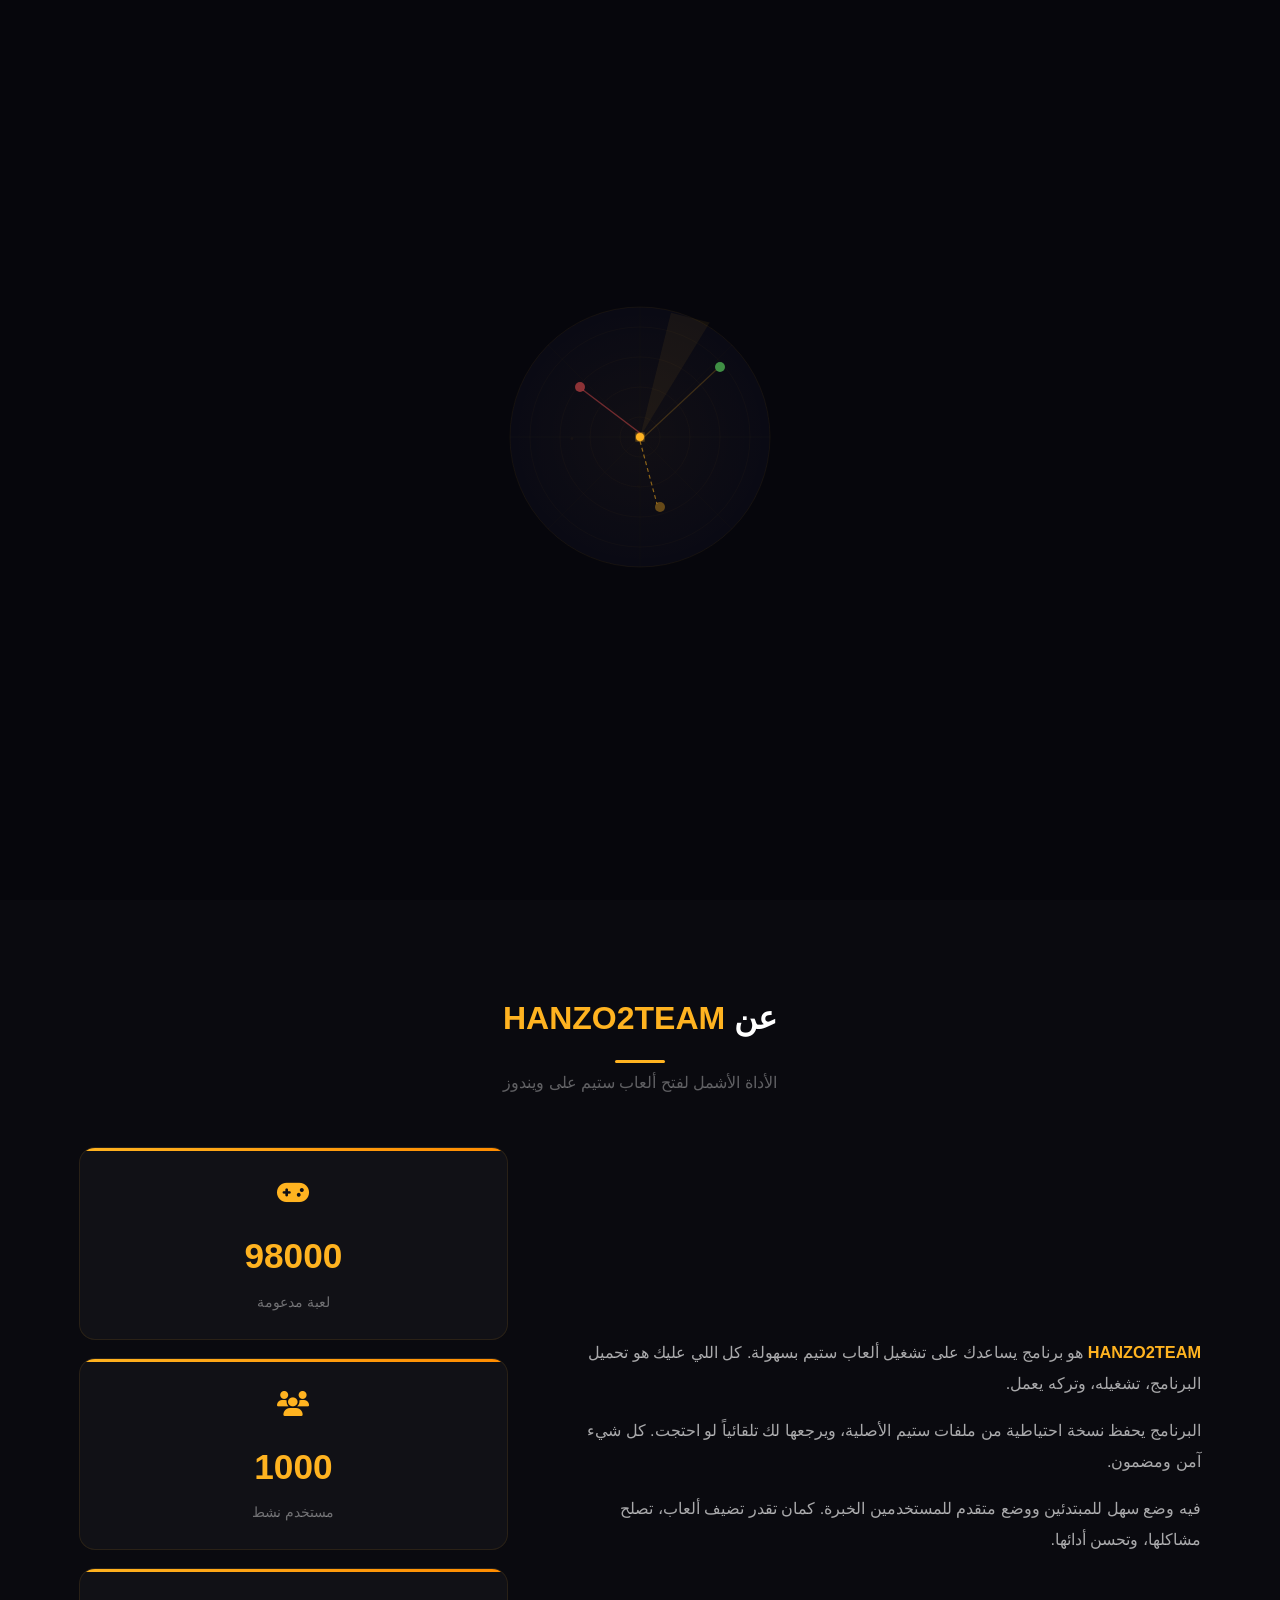
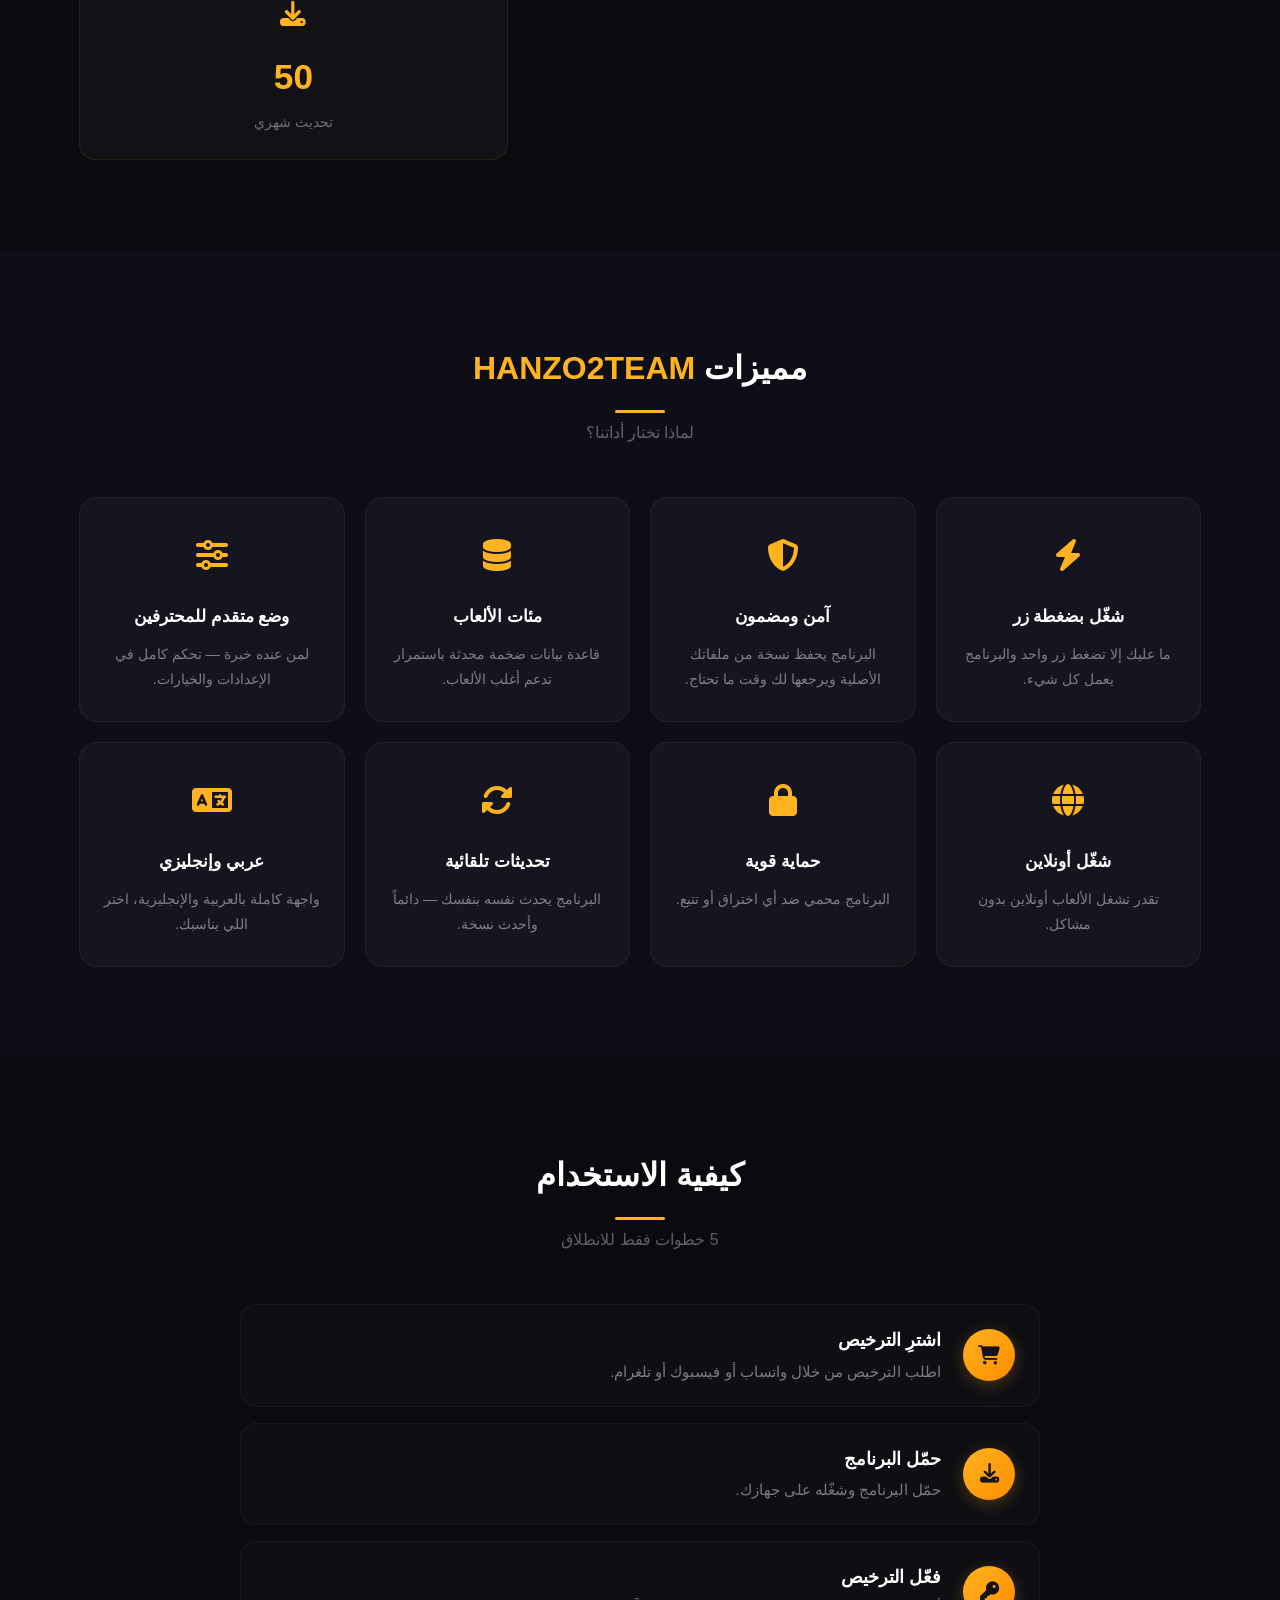
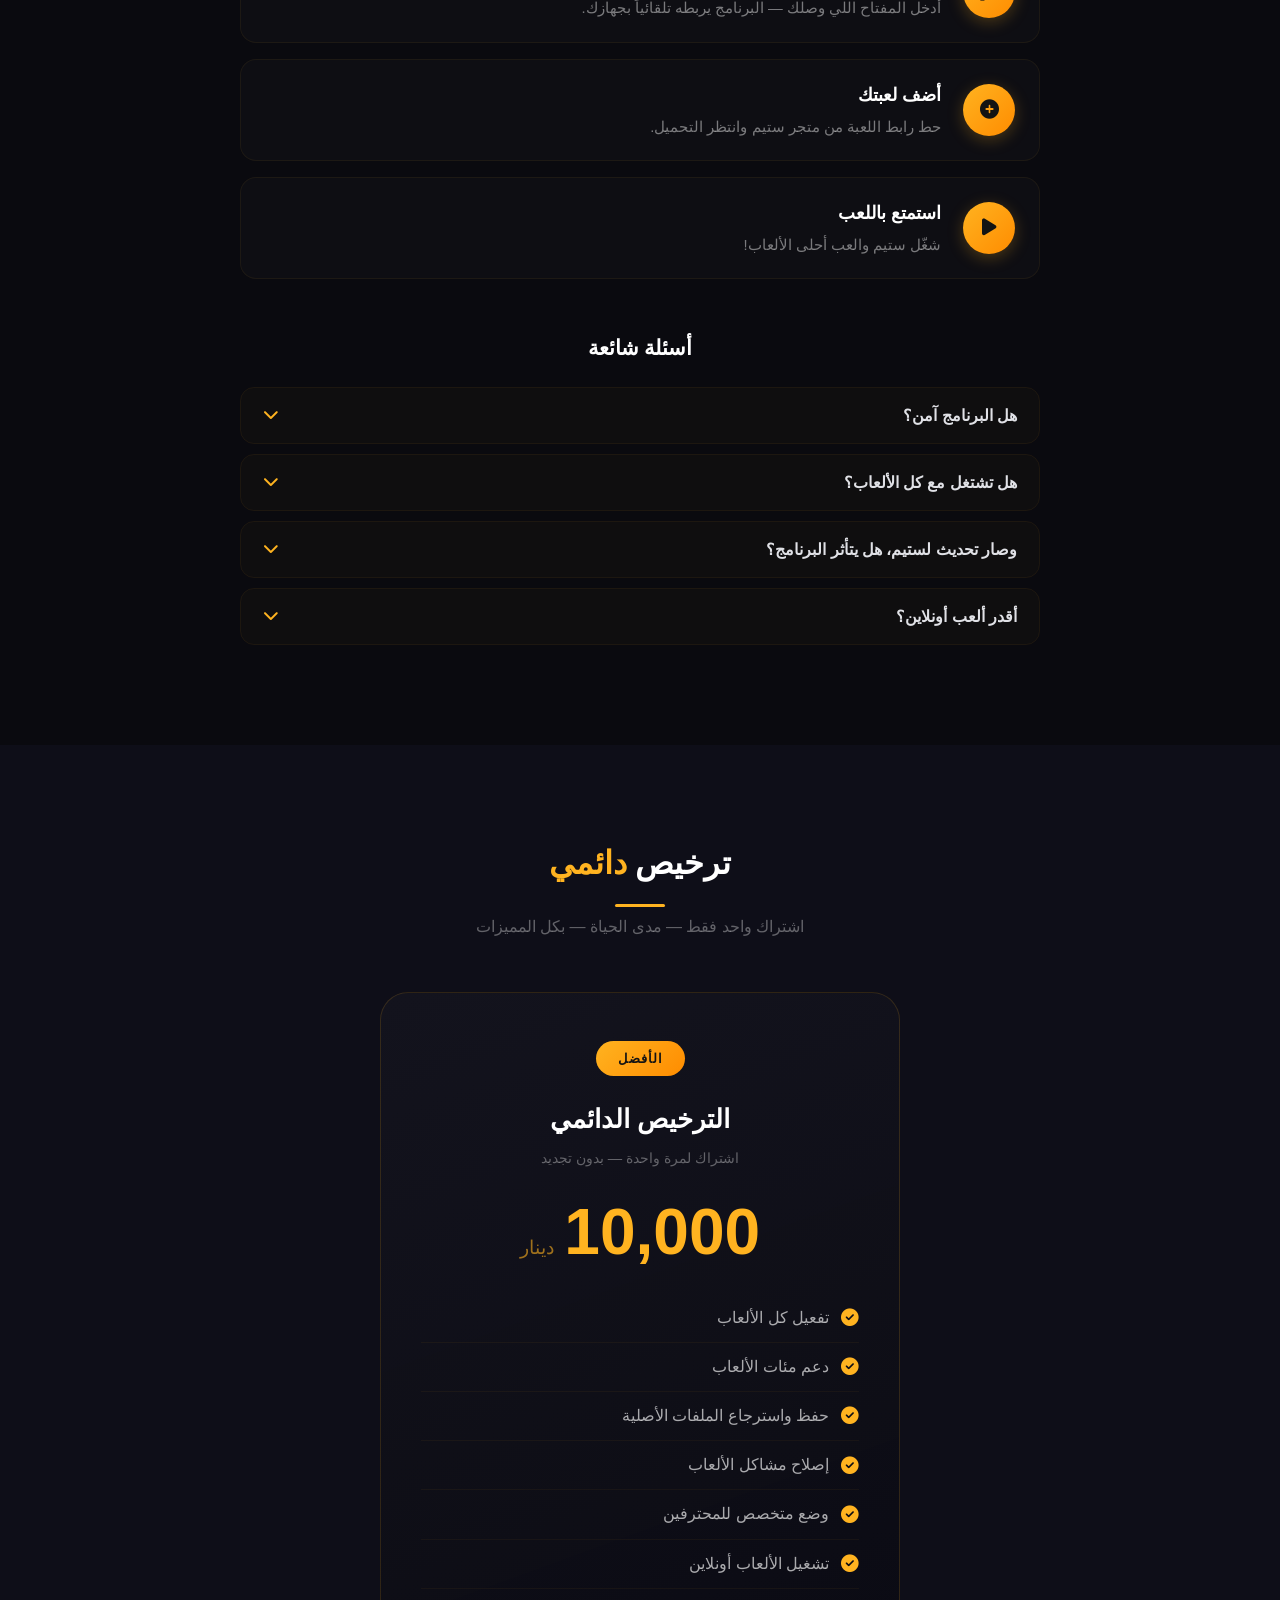
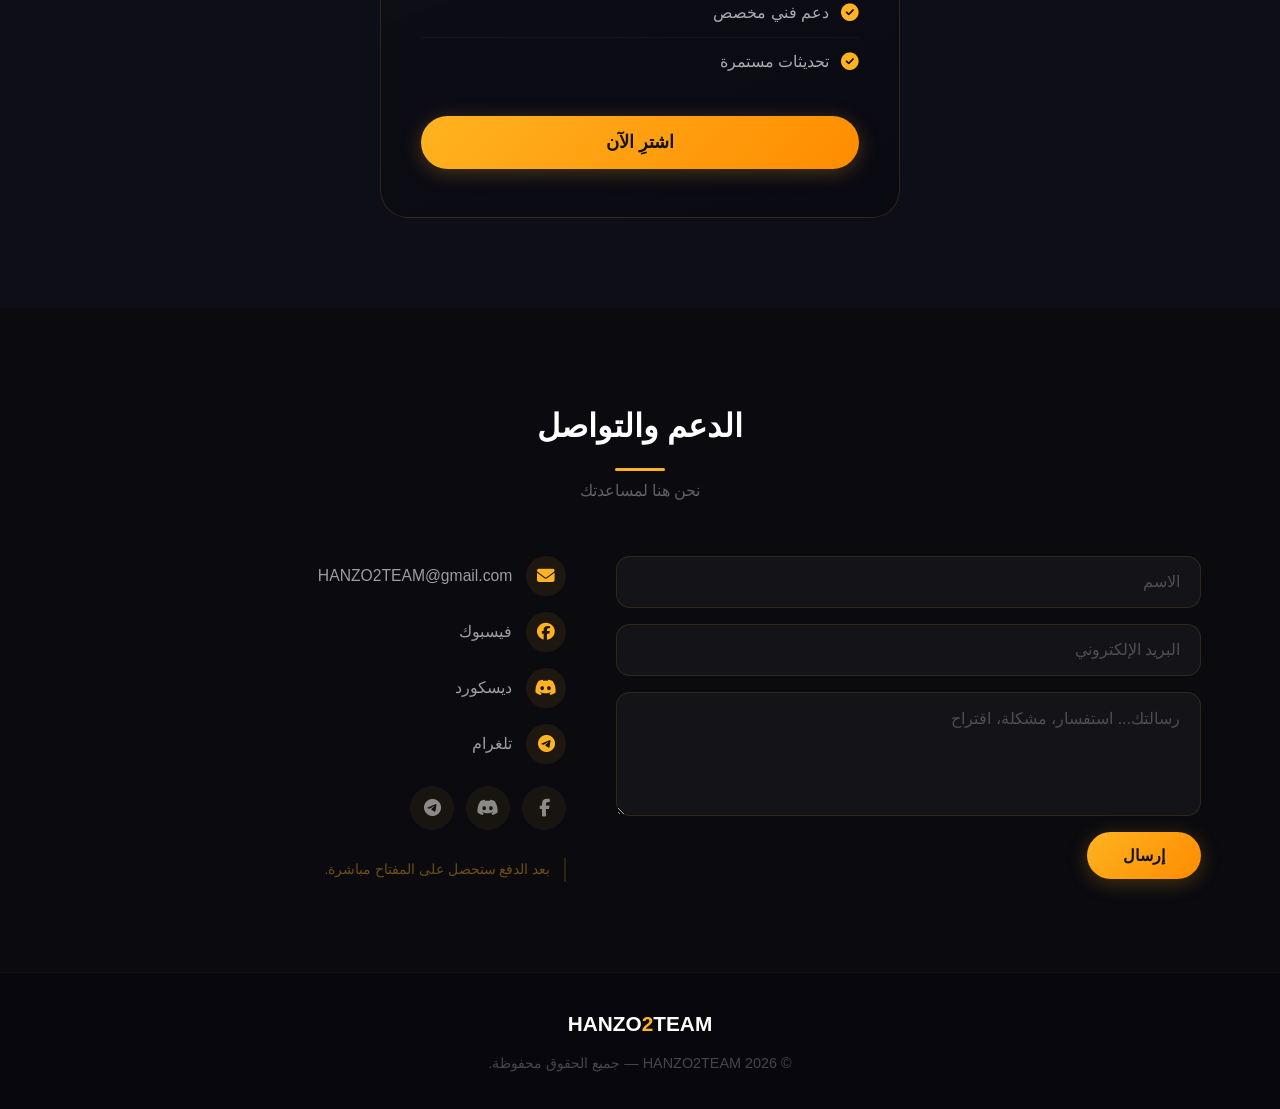
==== commit 34e57f3e: "أضف صفحة الألعاب غير المتوفرة (441 لعبة) مع رابطها في جميع الصفحات" ====
--- a/index.html
+++ b/index.html
@@ -126,6 +126,7 @@
         <li><a href="#pricing" class="nav-link">السعر</a></li>
         <li><a href="help.html" class="nav-link nav-help">مساعدة وحلول</a></li>
         <li><a href="dangers.html" class="nav-link nav-danger">تحذير المخاطر</a></li>
+        <li><a href="broken-games.html" class="nav-link nav-unavail">ألعاب غير متوفرة</a></li>
         <li><a href="#contact" class="nav-link">الدعم</a></li>
       </ul>
     </div>
--- a/style.css
+++ b/style.css
@@ -197,6 +197,24 @@
   color: #ff7777 !important;
 }
 
+.nav-unavail {
+  background: rgba(255, 255, 255, 0.06);
+  color: #c9c9d4 !important;
+  font-weight: 700;
+  border: 1px solid rgba(255, 255, 255, 0.12);
+}
+
+.nav-unavail:hover {
+  background: rgba(255, 255, 255, 0.12) !important;
+  color: #ffffff !important;
+}
+
+.nav-unavail.active {
+  background: rgba(255, 179, 32, 0.12) !important;
+  color: #ffb320 !important;
+  border-color: rgba(255, 179, 32, 0.3) !important;
+}
+
 .nav-toggle {
   display: none;
   background: none;
@@ -1223,6 +1241,17 @@
     color: #6db8ff !important;
   }
 
+  .nav-unavail {
+    background: rgba(255, 255, 255, 0.05);
+    color: #c9c9d4 !important;
+    border: 1px solid rgba(255, 255, 255, 0.1);
+  }
+
+  .nav-unavail:hover {
+    background: rgba(255, 255, 255, 0.12) !important;
+    color: #ffffff !important;
+  }
+
   .hero-title {
     font-size: 2.2rem;
   }
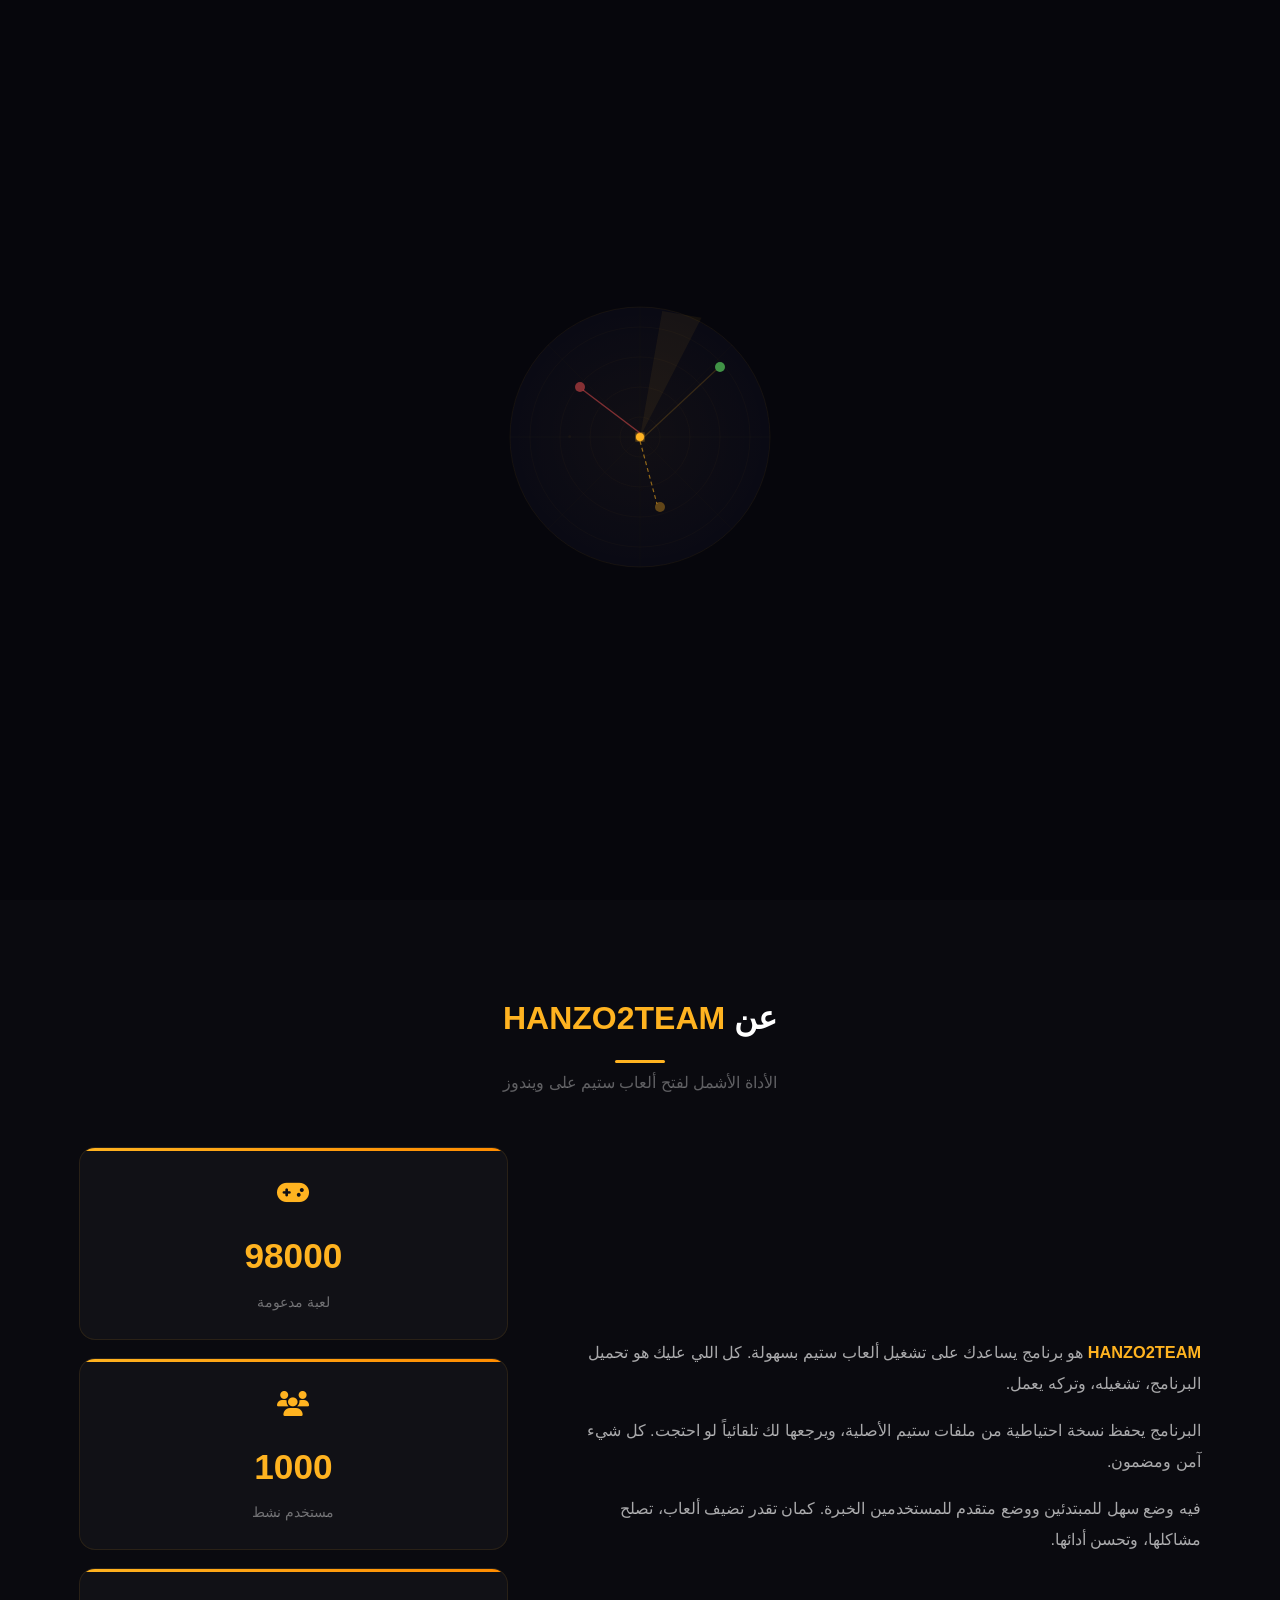
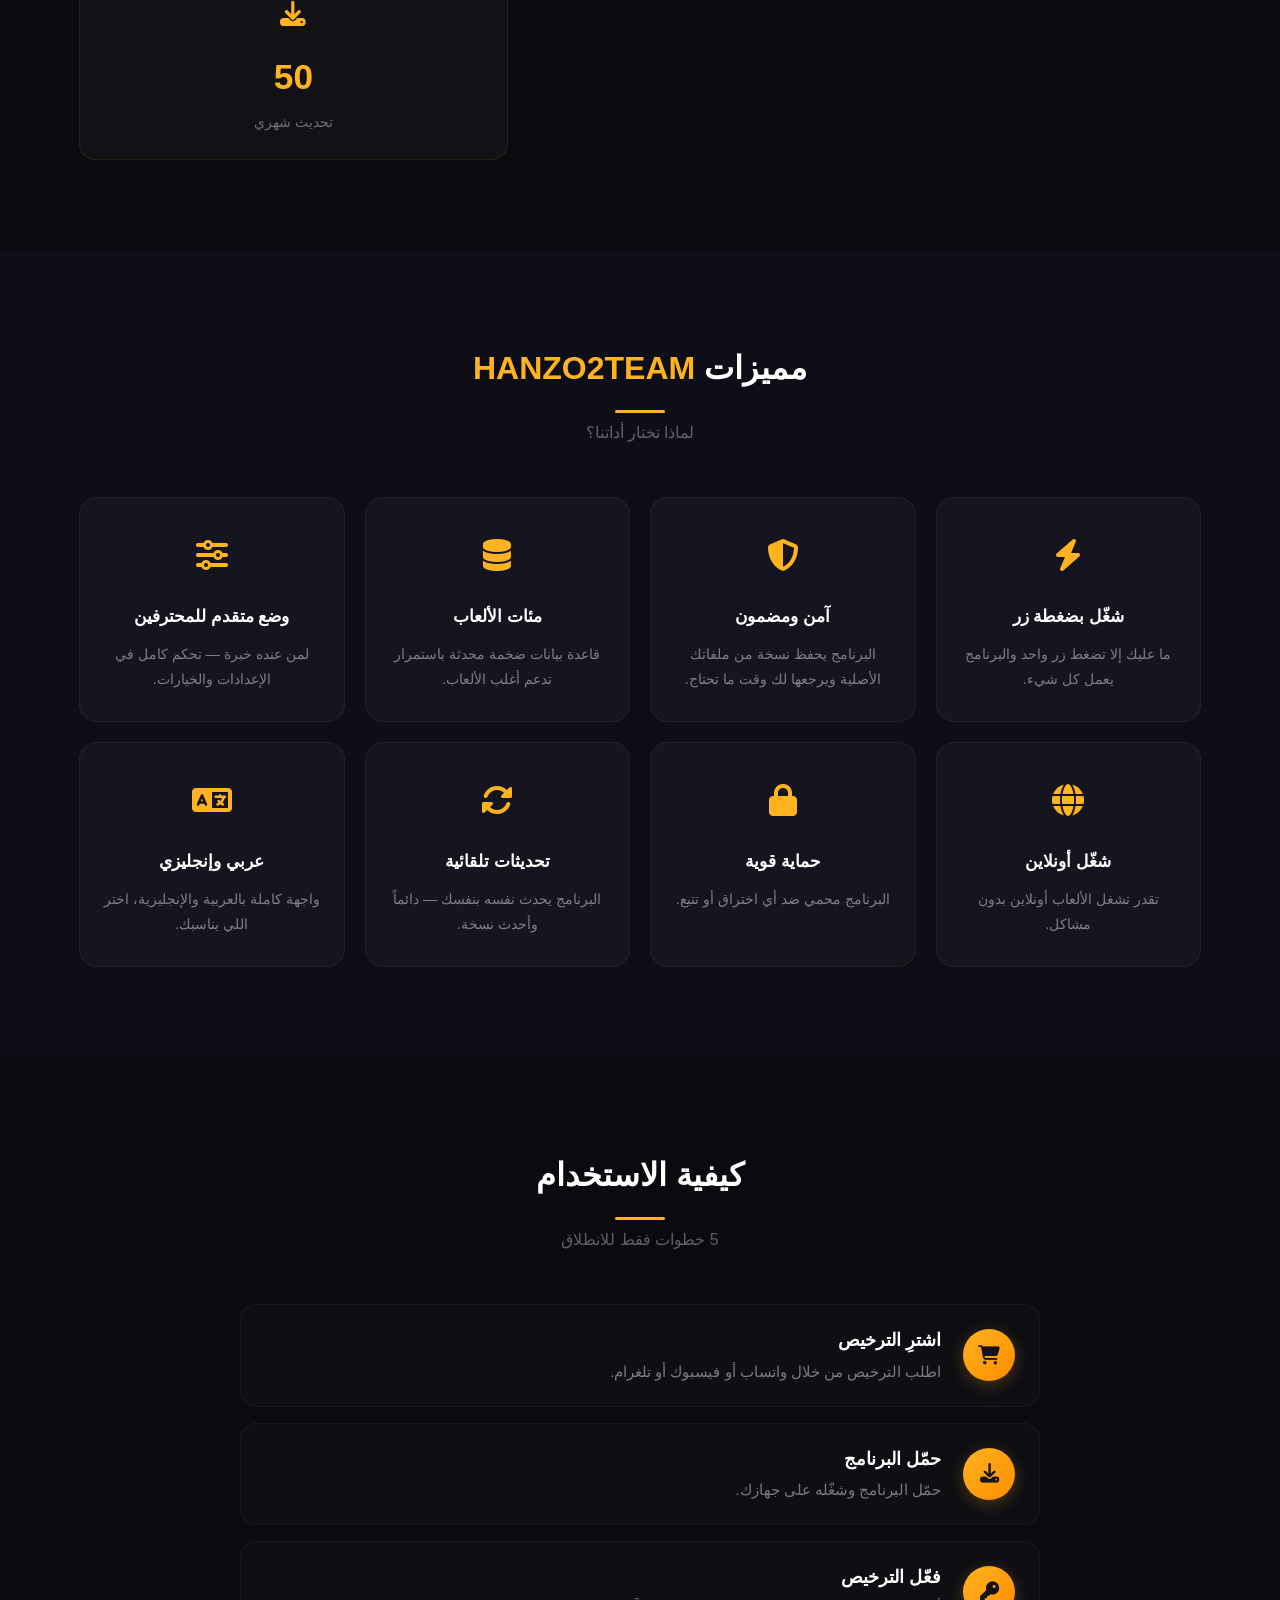
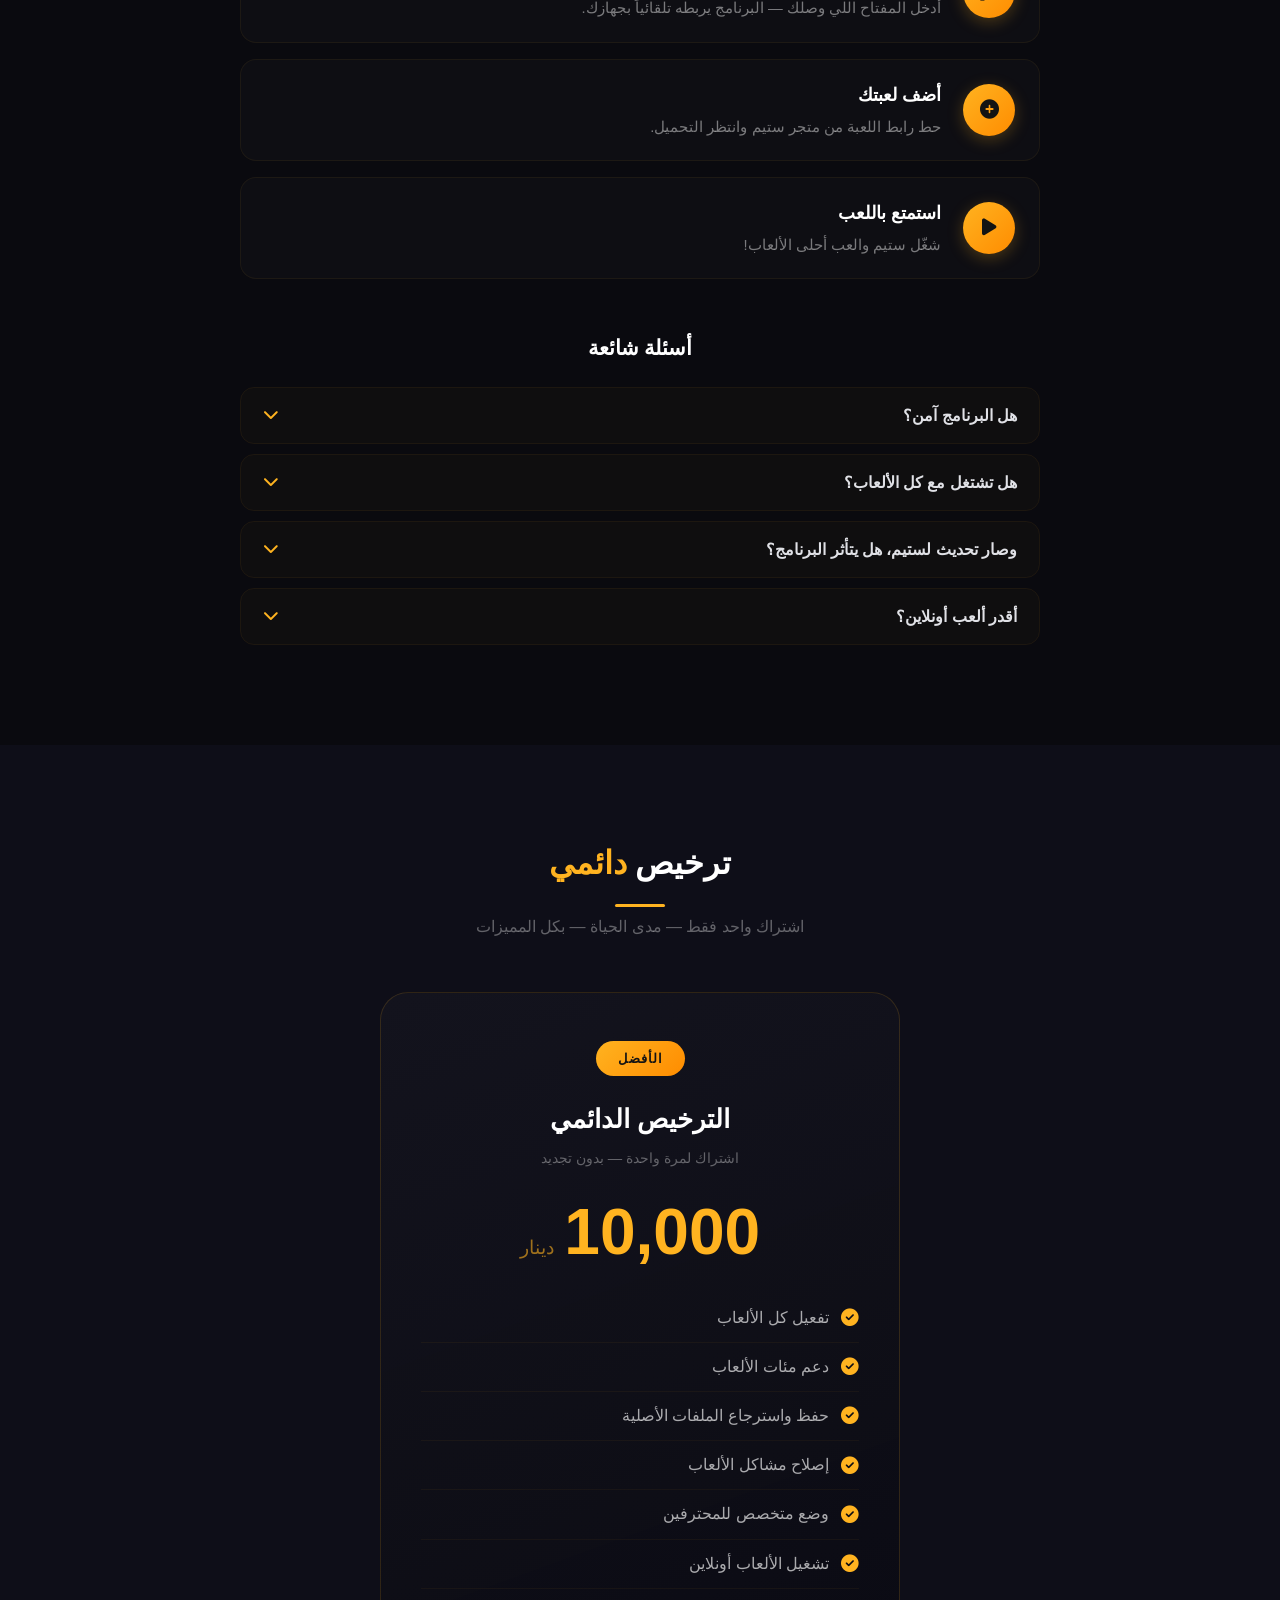
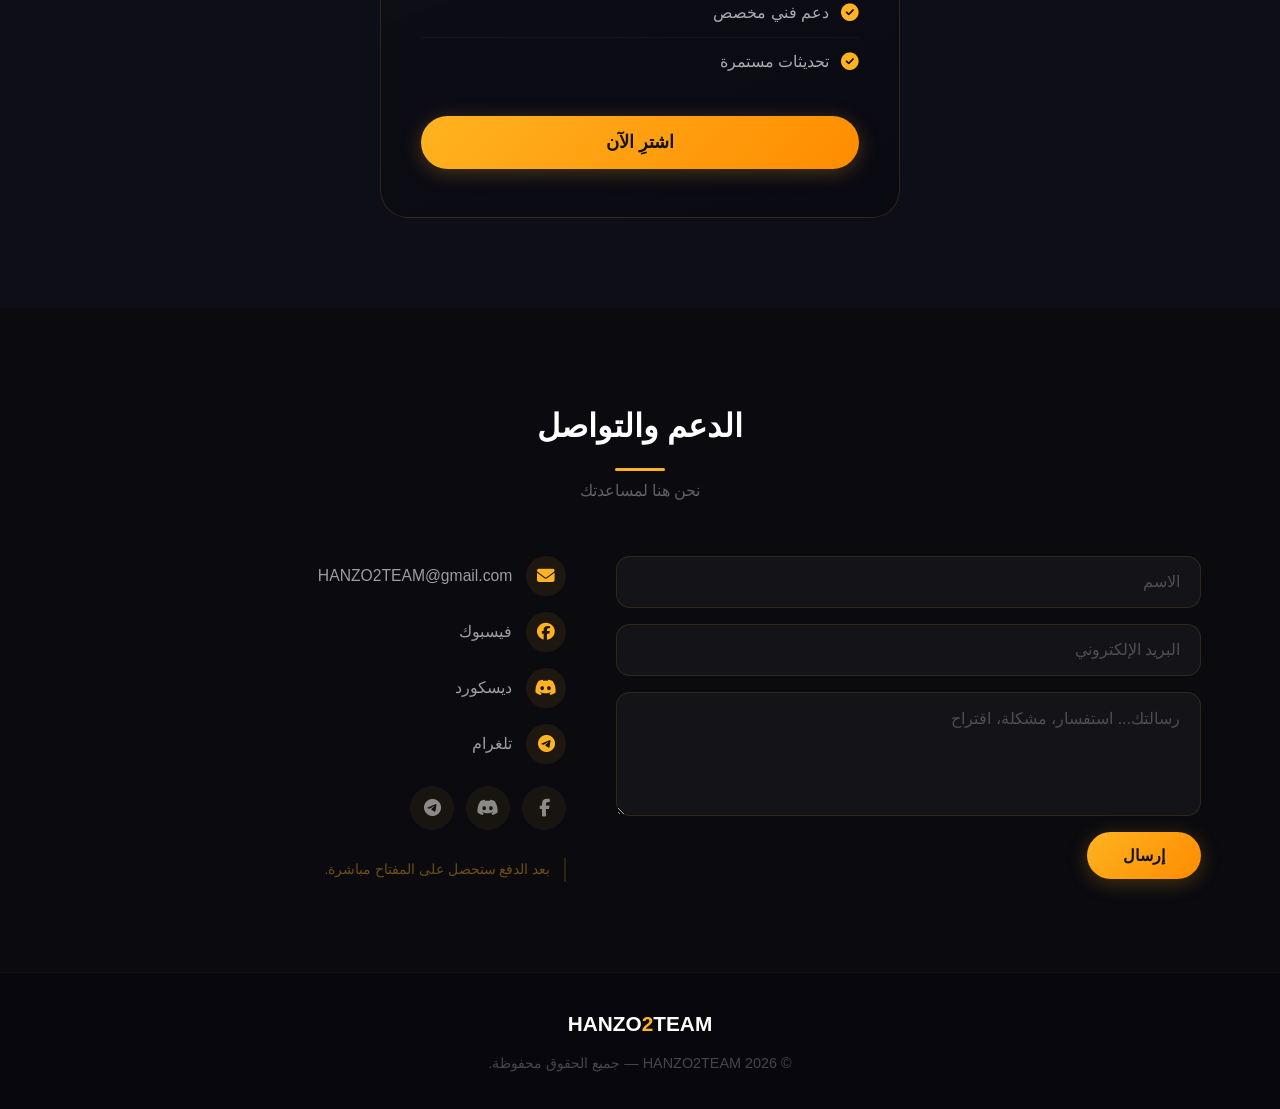
==== commit cae36a62: "أزل ميزة الصوت (HanzoBoost.mp3) من الموقع - رادار صامت مع بقاء العداد" ====
--- a/index.html
+++ b/index.html
@@ -84,13 +84,8 @@
     </div>
   </div>
 
-  <audio id="loadAudio" src="HanzoBoost.mp3" preload="auto"></audio>
-
   <script>
     (function(){
-      var audio = document.getElementById('loadAudio');
-      var p = audio.play();
-      if (p !== undefined) p.catch(function(){});
       setTimeout(function(){
         var o = document.getElementById('radarOverlay');
         if (o) o.classList.add('fade-out');
@@ -101,14 +96,6 @@
       }, 4800);
     })();
   </script>
-
-  <!-- ========== مشغل الصوت الخلفي ========== -->
-  <audio id="bgMusic" loop preload="auto">
-    <source src="HanzoBoost.mp3" type="audio/mpeg">
-  </audio>
-  <button class="music-toggle" id="musicToggle" title="كتم/تشغيل الصوت">
-    <i class="fas fa-music"></i>
-  </button>
 
   <!-- ========== شريط التنقل ========== -->
   <nav class="navbar" id="navbar">
--- a/style.css
+++ b/style.css
@@ -27,51 +27,6 @@
 
 .gold {
   color: #ffb320;
-}
-
-/* ====== زر الموسيقى ====== */
-.music-toggle {
-  position: fixed;
-  bottom: 24px;
-  right: 24px;
-  z-index: 9998;
-  width: 50px;
-  height: 50px;
-  border-radius: 50%;
-  background: linear-gradient(135deg, #ffb320, #ff8c00);
-  color: #131313;
-  border: none;
-  font-size: 1.2rem;
-  cursor: pointer;
-  box-shadow: 0 4px 20px rgba(255, 179, 32, 0.3);
-  transition: all 0.3s ease;
-  display: flex;
-  align-items: center;
-  justify-content: center;
-}
-
-.music-toggle:hover {
-  transform: scale(1.1);
-  box-shadow: 0 6px 30px rgba(255, 179, 32, 0.5);
-}
-
-.music-toggle.muted {
-  background: rgba(255, 255, 255, 0.1);
-  color: rgba(255, 255, 255, 0.4);
-  box-shadow: none;
-}
-
-.music-toggle.muted:hover {
-  background: rgba(255, 255, 255, 0.15);
-}
-
-@keyframes musicPulse {
-  0%, 100% { box-shadow: 0 4px 20px rgba(255, 179, 32, 0.3); }
-  50% { box-shadow: 0 4px 30px rgba(255, 179, 32, 0.6); }
-}
-
-.music-toggle:not(.muted) {
-  animation: musicPulse 2s ease-in-out infinite;
 }
 
 /* ====== أزرار ====== */
@@ -233,17 +188,6 @@
   height: 100%;
   pointer-events: none;
   z-index: 0;
-}
-
-#visualizerCanvas {
-  position: absolute;
-  bottom: 60px;
-  left: 0;
-  width: 100%;
-  height: 80px;
-  z-index: 1;
-  pointer-events: none;
-  opacity: 0.7;
 }
 
 /* ====== القسم الرئيسي ====== */
